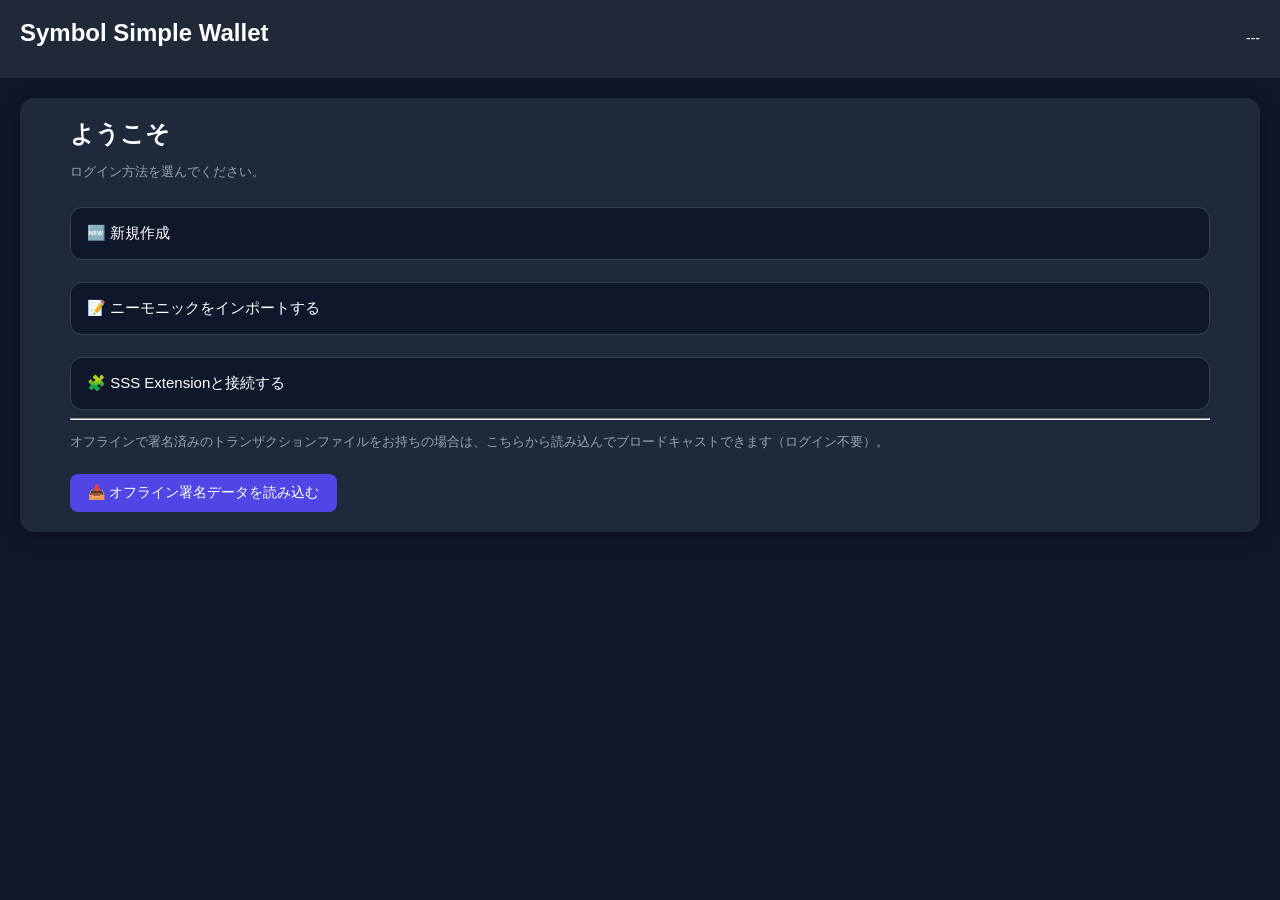
==== index.html @ 177ef1f7 "Add files via upload" ====
<!DOCTYPE html>
<html lang="ja">
<head>
  <meta charset="UTF-8" />
  <meta name="viewport" content="width=device-width, initial-scale=1" />
  <title>Symbol Simple Wallet</title>
  <link rel="stylesheet" href="css/base.css" />
  <link rel="stylesheet" href="css/wallet.css" />
</head>
<body>

<header>
  <h2>Symbol Simple Wallet</h2>
  <div class="header-info">
    <p><span id="node-info">---</span></p>
  </div>
</header>

<div class="container">

  <!-- ============================================================
       ログイン方法選択画面
  ============================================================ -->
  <div id="welcome-page" class="page active">
    <div class="card">
      <h2>ようこそ</h2>
      <p style="font-size:13px;color:#94a3b8;">
        ログイン方法を選んでください。
      </p>

      <div class="settings-menu">
        <button id="choose-create-new" class="settings-menu-item">
          🆕 新規作成
        </button>
        <button id="choose-mnemonic" class="settings-menu-item">
          📝 ニーモニックをインポートする
        </button>
        <button id="choose-sss" class="settings-menu-item">
          🧩 SSS Extensionと接続する
        </button>
      </div>

      <div id="welcome-status"></div>

      <hr>

      <p style="font-size:13px;color:#94a3b8;">
        オフラインで署名済みのトランザクションファイルをお持ちの場合は、こちらから読み込んでブロードキャストできます（ログイン不要）。
      </p>
      <button id="welcome-offline-broadcast-btn" class="button-primary">📥 オフライン署名データを読み込む</button>
    </div>
  </div>

  <!-- ============================================================
       新規作成画面
  ============================================================ -->
  <div id="create-new-page" class="page">
    <div class="card">
      <h2>新規作成</h2>
      <button id="back-welcome-create-new" class="button-primary">← 戻る</button>

      <p style="font-size:13px;color:#94a3b8;">
        以下のニーモニックフレーズが、あなたの新しいアカウントの鍵になります。
        <b>紙に書き写すなどして、必ず安全な場所に記録してください。</b>
        このフレーズを失うとアカウントに二度とアクセスできなくなり、
        他人に知られるとアカウントの資産を自由に操作されてしまいます。
      </p>

      <div id="create-new-mnemonic" class="input-box" style="word-break:break-all; user-select: text;">生成中...</div>

      <p><b>ネットワーク：</b></p>
      <select id="create-new-network-select" class="input-box">
        <option value="mainnet">Mainnet</option>
        <option value="testnet">Testnet</option>
      </select>

      <button id="create-new-next-btn" class="button-primary">次に進む</button>
      <div id="create-new-status"></div>
    </div>
  </div>

  <!-- ============================================================
       ニーモニックインポート画面
  ============================================================ -->
  <div id="mnemonic-import-page" class="page">
    <div class="card">
      <h2>ニーモニックのインポート</h2>
      <button id="back-welcome-mnemonic" class="button-primary">← 戻る</button>

      <p style="font-size:13px;color:#94a3b8;">
        12語または24語のニーモニックフレーズを入力してください。この端末以外には送信されません。
      </p>

      <textarea id="mnemonic-input" class="input-box" placeholder="単語をスペース区切りで入力"></textarea>

      <p><b>ネットワーク：</b></p>
      <select id="mnemonic-network-select" class="input-box">
        <option value="mainnet">Mainnet</option>
        <option value="testnet">Testnet</option>
      </select>

      <button id="import-mnemonic-btn" class="button-primary">インポートする</button>
      <div id="mnemonic-import-status"></div>
    </div>
  </div>

  <!-- ============================================================
       パスワード設定画面(任意・インポート直後に表示)
  ============================================================ -->
  <div id="password-setup-page" class="page">
    <div class="card">
      <h2>パスワードの設定</h2>
      <p style="font-size:13px;color:#94a3b8;">
        ニーモニックでログインしたアカウントは、必ずパスワードを設定して暗号化保存します。
        次回はこのパスワードを入力してログインできます。
      </p>

      <input id="setup-password-input" class="input-box" type="password" placeholder="パスワード（8文字以上）">
      <input id="setup-password-confirm" class="input-box" type="password" placeholder="パスワード（確認）">

      <button id="save-password-btn" class="button-primary">パスワードを設定して保存する</button>
      <div id="password-setup-status"></div>
    </div>
  </div>

  <!-- ============================================================
       ロック解除画面(保存済みアカウントがある場合)
  ============================================================ -->
  <div id="unlock-page" class="page">
    <div class="card">
      <h2>ログイン</h2>
      <p style="font-size:13px;color:#94a3b8;">
        以前このアプリでパスワードを設定してアカウントを保存しています。そのパスワードを入力してください。
      </p>

      <input id="unlock-password-input" class="input-box" type="password" placeholder="パスワード">
      <button id="unlock-btn" class="button-primary">ログイン</button>
      <div id="unlock-status"></div>

      <hr>

      <p style="font-size:13px;color:#94a3b8;">
        SSS Extensionを利用して、外部ウォレットから接続できます。
      </p>
      <button id="unlock-sss-btn" class="button-primary">🧩 SSS Extensionと接続する</button>

      <hr>

      <p style="font-size:13px;color:#94a3b8;">
        パスワードを設定した覚えがない、または忘れてしまった場合は、この端末に保存されたデータを削除して
        SSS接続かニーモニックの入力からやり直せます（ニーモニックさえ分かっていれば、資産がなくなることはありません）。
      </p>
      <button id="forget-account-btn" class="button-primary">保存データを削除してやり直す</button>

      <hr>

      <p style="font-size:13px;color:#94a3b8;">
        オフラインで署名済みのトランザクションファイルをお持ちの場合は、こちらから読み込んでブロードキャストできます（ログイン不要）。
      </p>
      <button id="unlock-offline-broadcast-btn" class="button-primary">📥 オフライン署名データを読み込む</button>
    </div>
  </div>

  <!-- ============================================================
       アカウント画面
  ============================================================ -->
  <div id="account-page" class="page">
    <div class="card">
    <div class="card-title-row">
      <div class="title-with-switcher">
        <h2>アカウント情報</h2>
        <button id="account-switch-btn" class="chevron-btn" title="アカウント切替" style="display:none;">▼</button>
      </div>
      <button id="settings-btn" class="settings-gear-btn" title="設定" aria-label="設定">
        <svg viewBox="0 0 24 24" width="20" height="20" fill="none" stroke="currentColor" stroke-width="2" stroke-linecap="round" stroke-linejoin="round">
          <circle cx="12" cy="12" r="3"></circle>
          <path d="M19.4 15a1.65 1.65 0 0 0 .33 1.82l.06.06a2 2 0 1 1-2.83 2.83l-.06-.06a1.65 1.65 0 0 0-1.82-.33 1.65 1.65 0 0 0-1 1.51V21a2 2 0 0 1-4 0v-.09A1.65 1.65 0 0 0 9 19.4a1.65 1.65 0 0 0-1.82.33l-.06.06a2 2 0 1 1-2.83-2.83l.06-.06a1.65 1.65 0 0 0 .33-1.82 1.65 1.65 0 0 0-1.51-1H3a2 2 0 0 1 0-4h.09A1.65 1.65 0 0 0 4.6 9a1.65 1.65 0 0 0-.33-1.82l-.06-.06a2 2 0 1 1 2.83-2.83l.06.06a1.65 1.65 0 0 0 1.82.33H9a1.65 1.65 0 0 0 1-1.51V3a2 2 0 0 1 4 0v.09a1.65 1.65 0 0 0 1 1.51 1.65 1.65 0 0 0 1.82-.33l.06-.06a2 2 0 1 1 2.83 2.83l-.06.06a1.65 1.65 0 0 0-.33 1.82V9a1.65 1.65 0 0 0 1.51 1H21a2 2 0 0 1 0 4h-.09a1.65 1.65 0 0 0-1.51 1z"></path>
        </svg>
      </button>
    </div>

      <p><b>アドレス：</b></p>
      <div class="address-row">
        <span id="account-address" class="address-text">---</span>
      </div>
      <button id="copy-address-btn" class="copy-btn">🗒️</button>

      <p>
        <b>残高：</b>
        <span id="account-balance">---</span>
      </p>

      <div class="wallet-actions">
        <button id="receive-btn" class="button-primary">受け取り</button>
        <button id="send-btn" class="button-primary">送金</button>
        <button id="harvest-btn" class="button-primary">ステーキング</button>
        <button id="advanced-btn" class="button-primary">高度機能</button>
      </div>

      <hr>

      <!-- タブ -->
      <div class="wallet-tabs">
        <div id="tab-token" class="wallet-tab active">保有トークン</div>
        <div id="tab-activity" class="wallet-tab">アクティビティ</div>
      </div>

      <!-- 保有トークン -->
      <div id="token-content">
        <div id="mosaic-list">読み込み中...</div>
      </div>

      <!-- アクティビティ -->
      <div id="activity-content" style="display:none;">
        <div id="tx-list">読み込み中...</div>
      </div>
    </div>
  </div>

  <!-- ============================================================
       モザイク選択画面
  ============================================================ -->
  <div id="send-page" class="page">
    <div class="card">
      <h2>トークン選択</h2>
      <button id="back-account" class="button-primary">← 戻る</button>
      <p>送りたいトークンを選択してください</p>
      <div id="send-mosaic-list"></div>
    </div>
  </div>

  <!-- ============================================================
       送金入力画面
  ============================================================ -->
  <div id="transfer-page" class="page">
    <div class="card">
      <h2>トークン送金</h2>
      <button id="back-send" class="button-primary">← トークン選択へ戻る</button>

      <p>
        <b>送信トークン：</b>
        <span id="selected-mosaic-name">未選択</span>
      </p>
      <p>
        <b>保有数量：</b>
        <span id="selected-mosaic-balance">---</span>
      </p>

      <input type="hidden" id="selected-mosaic-id">
      <input id="tx-recipient" class="input-box" placeholder="宛先アドレス">
      <input id="tx-amount" class="input-box" type="number" placeholder="数量">
      <textarea id="tx-message" class="input-box" placeholder="メッセージ（任意）"></textarea>

       <!-- <label class="switch">
        <input type="checkbox" id="tx-encrypt">
<span>メッセージを暗号化する</span>
      </label> 

      <br> -->

      <button id="btn-transfer" class="button-primary">送金する</button>
      <div id="tx-status"></div>
    </div>
  </div>

  <!-- ============================================================
       受取画面
  ============================================================ -->
  <div id="receive-page" class="page">
    <div class="card">
      <h2>受け取り</h2>
      <button id="back-account-receive" class="button-primary">← 戻る</button>
      <div id="receive-qrcode"></div>
      <p id="receive-address" class="address-text"></p>
      <button id="copy-receive-address" class="button-primary">アドレスをコピー</button>
    </div>
  </div>

  <!-- ============================================================
       ステーキング画面
  ============================================================ -->
  <div id="harvest-page" class="page">
    <div class="card">
      <h2>ステーキング設定</h2>
      <button id="back-account-harvest" class="button-primary">← 戻る</button>

      <p>アカウント:</p>
      <div id="harvest-address">---</div>
      <div>
        重要度：<span id="harvest-importance">---</span>
      </div>

      <div id="harvest-badge" class="harvest-badge">状態確認中...</div>

      <hr>

      <h3>委任先ノード</h3>
      <p style="font-size:13px;color:#94a3b8;">
        委任ハーベスティングを受け付けているノードを選ぶか、URLを直接入力してください。
        （下の候補一覧は単にオンラインなノード一覧で、委任ハーベストを受け付けているとは限りません）
      </p>
      <select id="harvest-node-select" class="input-box">
        <option value="">-- 候補を読み込み中... --</option>
      </select>
      <input id="harvest-node-input" class="input-box" placeholder="または直接ノードURLを入力 (例: https://xxx.xxx.jp:3001)">

      <hr>

      <h3>設定</h3>
      <button id="start-harvest-btn" class="button-primary">開始</button>
      <button id="stop-harvest-btn" class="button-primary">停止</button>
      <div id="harvest-status">状態確認中...</div>
    </div>
  </div>

  <!-- ============================================================
       設定メニュー画面
  ============================================================ -->
  <div id="settings-page" class="page">
    <div class="card">
      <h2>設定</h2>
      <button id="back-account-settings" class="button-primary">← 戻る</button>

      <div class="settings-menu">
        <button id="menu-node-settings" class="settings-menu-item">
          接続先ノードの変更
        </button>
        <button id="menu-fee-settings" class="settings-menu-item">
          送金手数料の設定
        </button>
        <button id="menu-network-switch" class="settings-menu-item" style="display:none;">
          🌐 ネットワーク切り替え
        </button>
        <button id="menu-add-mnemonic" class="settings-menu-item">
          📝 ニーモニックでアカウント追加
        </button>
        <button id="menu-add-privatekey" class="settings-menu-item">
          🔑 秘密鍵でアカウント追加
        </button>
        <button id="lock-session-btn" class="settings-menu-item" style="display:none;">
          🔒 ログイン画面に戻る
        </button>
        <button id="logout-btn" class="settings-menu-item">
          🚪 ログアウト
        </button>
      </div>
    </div>
  </div>

  <!-- ============================================================
       接続先ノードの変更画面
  ============================================================ -->
  <div id="node-settings-page" class="page">
    <div class="card">
      <h2>接続先ノードの変更</h2>
      <button id="back-settings-node" class="button-primary">← 戻る</button>

      <p><b>現在のノード：</b></p>
      <div id="current-node-display" class="address-text">---</div>

      <hr>

      <h3>ノード候補</h3>
      <select id="node-settings-select" class="input-box">
        <option value="">-- 候補を読み込み中... --</option>
      </select>
      <input id="node-settings-input" class="input-box" placeholder="または直接ノードURLを入力 (例: https://xxx.xxx.jp:3001)">

      <button id="apply-node-btn" class="button-primary">このノードに接続する</button>
      <div id="node-settings-status"></div>
    </div>
  </div>

  <!-- ============================================================
       送金手数料の設定画面
  ============================================================ -->
  <div id="fee-settings-page" class="page">
    <div class="card">
      <h2>送金手数料の設定</h2>
      <button id="back-settings-fee" class="button-primary">← 戻る</button>

      <p style="font-size:13px;color:#94a3b8;">
        ネットワークの直近の手数料状況をもとにした目安です。タップすると下の入力欄に反映されます。
        実際に使われる値は下の「feeMultiplier」欄の数値です。
      </p>

      <div id="fee-options">
        <div class="fee-option" data-speed="slow">
          <div class="fee-option-title">🐢 遅い（安い）</div>
          <div class="fee-option-value" id="fee-slow-value">---</div>
        </div>
        <div class="fee-option" data-speed="average">
          <div class="fee-option-title">🚶 平均</div>
          <div class="fee-option-value" id="fee-average-value">---</div>
        </div>
        <div class="fee-option" data-speed="fast">
          <div class="fee-option-title">🚀 速い（高い）</div>
          <div class="fee-option-value" id="fee-fast-value">---</div>
        </div>
      </div>

      <hr>

      <p><b>feeMultiplier（実際に送金時に使う値）：</b></p>
      <input id="fee-custom-input" class="input-box" type="number" min="0" placeholder="例: 100">

      <button id="apply-fee-btn" class="button-primary">この設定を保存する</button>
      <div id="fee-settings-status"></div>
    </div>
  </div>

  <!-- ============================================================
       ネットワーク切り替え画面
  ============================================================ -->
  <div id="network-switch-page" class="page">
    <div class="card">
      <h2>ネットワーク切り替え</h2>
      <button id="back-settings-network" class="button-primary">← 戻る</button>

      <p style="font-size:13px;color:#94a3b8;">
        現在: <span id="network-switch-current">---</span>
      </p>

      <div class="settings-menu">
        <button id="network-switch-mainnet" class="settings-menu-item">
          🟢 Mainnet に切り替える
        </button>
        <button id="network-switch-testnet" class="settings-menu-item">
          🟡 Testnet に切り替える
        </button>
      </div>

      <div id="network-switch-status"></div>
    </div>
  </div>

  <!-- ============================================================
       アカウント切替画面
  ============================================================ -->
  <div id="account-switcher-page" class="page">
    <div class="card">
      <h2>アカウント切替</h2>
      <button id="back-account-switcher" class="button-primary">← 戻る</button>

      <div id="account-switcher-list"></div>

      <hr>

      <button id="add-account-btn" class="button-primary">＋ アカウントを追加</button>
      <button id="manage-hidden-accounts-btn" class="button-primary">非表示のアカウントを管理</button>
    </div>
  </div>

  <!-- ============================================================
       非表示アカウント管理画面
  ============================================================ -->
  <div id="hidden-accounts-page" class="page">
    <div class="card">
      <h2>非表示のアカウント</h2>
      <button id="back-hidden-accounts" class="button-primary">← 戻る</button>

      <div id="hidden-account-list"></div>
    </div>
  </div>

  <!-- ============================================================
       アカウント追加方法選択画面
  ============================================================ -->
  <div id="add-account-menu-page" class="page">
    <div class="card">
      <h2>アカウントの追加</h2>
      <button id="back-add-account-menu" class="button-primary">← 戻る</button>

      <div class="settings-menu">
        <button id="add-account-mnemonic-choice" class="settings-menu-item">
          📝 ニーモニックで追加
        </button>
        <button id="add-account-privatekey-choice" class="settings-menu-item">
          🔑 秘密鍵で追加
        </button>
      </div>
    </div>
  </div>

  <!-- ============================================================
       ニーモニックでアカウント追加
  ============================================================ -->
  <div id="add-account-mnemonic-page" class="page">
    <div class="card">
      <h2>ニーモニックでアカウント追加</h2>
      <button id="back-add-account-mnemonic" class="button-primary">← 戻る</button>

      <textarea id="add-mnemonic-input" class="input-box" placeholder="単語をスペース区切りで入力"></textarea>

      <p><b>アカウントインデックス：</b></p>
      <input id="add-mnemonic-index" class="input-box" type="number" min="0" value="0">
      <p style="font-size:13px;color:#94a3b8;">
        同じニーモニックでも番号を変えると別のアカウントになります。未使用の番号が自動で入力されています。
      </p>

      <input id="add-mnemonic-label" class="input-box" placeholder="ラベル（任意）">

      <button id="add-mnemonic-submit" class="button-primary">追加する</button>
      <div id="add-mnemonic-status"></div>
    </div>
  </div>

  <!-- ============================================================
       秘密鍵でアカウント追加
  ============================================================ -->
  <div id="add-account-privatekey-page" class="page">
    <div class="card">
      <h2>秘密鍵でアカウント追加</h2>
      <button id="back-add-account-privatekey" class="button-primary">← 戻る</button>

      <input id="add-privatekey-input" class="input-box" placeholder="秘密鍵（64桁の16進数）">
      <input id="add-privatekey-label" class="input-box" placeholder="ラベル（任意）">

      <button id="add-privatekey-submit" class="button-primary">追加する</button>
      <div id="add-privatekey-status"></div>
    </div>
  </div>

  <!-- ============================================================
       高度機能メニュー
  ============================================================ -->
  <div id="advanced-page" class="page">
    <div class="card">
      <h2>高度機能</h2>
      <button id="back-account-advanced" class="button-primary">← 戻る</button>

      <div class="settings-menu">
        <button id="menu-namespace" class="settings-menu-item">
          🏷️ ネームスペース
        </button>
        <button id="menu-mosaic" class="settings-menu-item">
          🪙 モザイク
        </button>
        <button id="menu-metadata" class="settings-menu-item">
          🗂️ メタデータ
        </button>
        <button id="menu-multisig" class="settings-menu-item">
          👥 マルチシグ
        </button>
        <button id="menu-multisend" class="settings-menu-item">
          📤 複数送信
        </button>
        <button id="menu-apostille" class="settings-menu-item">
          📜 アポスティーユ
        </button>
        <button id="menu-restriction" class="settings-menu-item">
          🚧 制限機能
        </button>
        <button id="menu-offline-tx" class="settings-menu-item">
          📡 オフライントランザクション
        </button>
      </div>
    </div>
  </div>

  <!-- ============================================================
       ネームスペース登録
  ============================================================ -->
  <div id="namespace-page" class="page">
    <div class="card">
      <h2>ネームスペース</h2>
      <button id="back-advanced-namespace" class="button-primary">← 戻る</button>

      <div class="wallet-tabs">
        <div id="ns-tab-owned" class="wallet-tab active">保有ネームスペース一覧</div>
        <div id="ns-tab-create" class="wallet-tab">ネームスペースの作成と更新</div>
        <div id="ns-tab-link" class="wallet-tab">リンクと解除</div>
      </div>

      <!-- 保有ネームスペース一覧 -->
      <div id="ns-content-owned">
        <div id="namespace-list">読み込み中...</div>
      </div>

      <!-- ネームスペースの作成と更新 -->
      <div id="ns-content-create" style="display:none;">
        <h3>ルートネームスペースの作成・更新（延長）</h3>
        <p style="font-size:13px;color:#94a3b8;">
          既に自分が所有している名前を指定すると、有効期間の延長（更新）になります。
          サブネームスペースはルートと同じ期間を共有するため、個別の更新は不要です。
        </p>
        <input id="root-namespace-name" class="input-box" placeholder="ネームスペース名 (例: my_namespace)">
        <input id="root-namespace-duration" class="input-box" type="number" min="1" placeholder="有効期間(ブロック数)　例: 86400(約30日目安)">

        <div id="root-namespace-duration-presets" class="settings-menu" style="display:none; margin-bottom:12px;">
          <button type="button" class="settings-menu-item" data-days="30">30日（86,400ブロック）</button>
          <button type="button" class="settings-menu-item" data-days="90">90日（259,200ブロック）</button>
          <button type="button" class="settings-menu-item" data-days="180">180日（518,400ブロック）</button>
          <button type="button" class="settings-menu-item" data-days="365">365日（1,051,200ブロック）</button>
        </div>

        <p style="font-size:13px;color:#94a3b8;">推定手数料: <span id="root-namespace-fee-estimate">---</span></p>

        <div style="display:flex; gap:8px;">
          <button id="root-namespace-calc-btn" class="button-primary">有効期間の計算</button>
          <button id="register-root-namespace-btn" class="button-primary">登録・更新する</button>
        </div>
        <div id="root-namespace-status"></div>

        <hr>

        <h3>サブネームスペースを作成</h3>
        <p style="font-size:13px;color:#94a3b8;">
          親は自分が保有するネームスペースから選択してください（最大3階層まで。レベル3のネームスペースは親にできません）。
        </p>
        <select id="sub-namespace-parent-select" class="input-box">
          <option value="">-- 読み込み中... --</option>
        </select>
        <input id="sub-namespace-name" class="input-box" placeholder="サブネームスペース名">
        <p style="font-size:13px;color:#94a3b8;">推定手数料: <span id="sub-namespace-fee-estimate">---</span></p>
        <button id="register-sub-namespace-btn" class="button-primary">サブネームスペースを登録</button>
        <div id="sub-namespace-status"></div>
      </div>

      <!-- リンクと解除 -->
      <div id="ns-content-link" style="display:none;">
        <h3>モザイクへのリンク・解除</h3>
        <p style="font-size:13px;color:#94a3b8;">
          モザイクにリンクできるのは、そのモザイクの作成者(オーナー)のみです。
        </p>
        <select id="ns-link-mosaic-namespace-select" class="input-box">
          <option value="">-- 読み込み中... --</option>
        </select>
        <select id="ns-link-mosaic-id-select" class="input-box">
          <option value="">-- 読み込み中... --</option>
        </select>
        <p style="font-size:13px;color:#94a3b8;">推定手数料: <span id="ns-link-mosaic-fee-estimate">---</span></p>
        <button id="ns-link-mosaic-btn" class="button-primary">リンクする</button>
        <button id="ns-unlink-mosaic-btn" class="button-primary">リンク解除する</button>
        <div id="ns-link-mosaic-status"></div>

        <hr>

        <h3>アカウントへのリンク・解除</h3>
        <p style="font-size:13px;color:#94a3b8;">
          リンク先のアカウントがアカウント操作制限でAddressAliasTransactionをブロックしていると失敗します。
        </p>
        <select id="ns-link-address-namespace-select" class="input-box">
          <option value="">-- 読み込み中... --</option>
        </select>
        <input id="ns-link-address-target" class="input-box" placeholder="対象アドレス">
        <p style="font-size:13px;color:#94a3b8;">推定手数料: <span id="ns-link-address-fee-estimate">---</span></p>
        <button id="ns-link-address-btn" class="button-primary">リンクする</button>
        <button id="ns-unlink-address-btn" class="button-primary">リンク解除する</button>
        <div id="ns-link-address-status"></div>
      </div>
    </div>
  </div>

  <!-- ============================================================
       モザイク
  ============================================================ -->
  <div id="mosaic-page" class="page">
    <div class="card">
      <h2>モザイク</h2>
      <button id="back-advanced-mosaic" class="button-primary">← 戻る</button>

      <div class="wallet-tabs">
        <div id="mosaic-tab-owned" class="wallet-tab active">保有モザイク一覧</div>
        <div id="mosaic-tab-create" class="wallet-tab">新規モザイク作成</div>
        <div id="mosaic-tab-supply" class="wallet-tab">供給量変更設定</div>
      </div>

      <!-- 保有モザイク一覧 -->
      <div id="mosaic-content-owned">
        <div id="owned-mosaic-list">読み込み中...</div>
      </div>

      <!-- 新規モザイク作成 -->
      <div id="mosaic-content-create" style="display:none;">
        <p><b>可分性 (divisibility)：</b></p>
        <select id="mosaic-divisibility" class="input-box">
          <option value="1">1</option>
          <option value="2">2</option>
          <option value="3">3</option>
          <option value="4">4</option>
          <option value="5">5</option>
          <option value="6" selected>6</option>
        </select>

        <p><b>有効期間：</b></p>
        <select id="mosaic-duration-mode" class="input-box">
          <option value="unlimited">無制限モザイク</option>
          <option value="limited">期限付きモザイク</option>
        </select>

        <div id="mosaic-duration-row" style="display:none;">
          <input id="mosaic-duration" class="input-box" type="number" min="1" placeholder="有効期間(ブロック数)">

          <div id="mosaic-duration-presets" class="settings-menu" style="display:none; margin-bottom:12px;">
            <button type="button" class="settings-menu-item" data-days="30">30日（86,400ブロック）</button>
            <button type="button" class="settings-menu-item" data-days="90">90日（259,200ブロック）</button>
            <button type="button" class="settings-menu-item" data-days="180">180日（518,400ブロック）</button>
            <button type="button" class="settings-menu-item" data-days="365">365日（1,051,200ブロック）</button>
          </div>

          <button id="mosaic-duration-calc-btn" type="button" class="button-primary">ブロックの計算</button>
        </div>

        <p><b>初期供給量：</b></p>
        <input id="mosaic-initial-supply" class="input-box" type="number" min="0" value="1000">

        <label class="encrypt-option">
          <input type="checkbox" id="mosaic-supply-mutable">
          <span>供給量変更可能</span>
        </label>
        <label class="encrypt-option">
          <input type="checkbox" id="mosaic-transferable" checked>
          <span>第三者へ譲渡可能</span>
        </label>
        <label class="encrypt-option">
          <input type="checkbox" id="mosaic-restrictable">
          <span>制限設定可能</span>
        </label>
        <label class="encrypt-option">
          <input type="checkbox" id="mosaic-revokable">
          <span>取り消し可能</span>
        </label>

        <p><b>ネームスペースとリンク（任意）：</b></p>
        <select id="mosaic-link-namespace-select" class="input-box">
          <option value="">-- リンクしない --</option>
        </select>

        <p style="font-size:13px;color:#94a3b8;">
          推定手数料: <span id="mosaic-fee-estimate">---</span>
        </p>

        <button id="create-mosaic-btn" class="button-primary">モザイクを作成する</button>
        <div id="mosaic-create-status"></div>
      </div>

      <!-- 供給量変更設定 -->
      <div id="mosaic-content-supply" style="display:none;">
        <p style="font-size:13px;color:#94a3b8;">
          「供給量変更可能(supplyMutable)」フラグ付きで作成したモザイクのみ変更できます。
        </p>

        <p><b>対象モザイク：</b></p>
        <select id="mosaic-supply-target-select" class="input-box">
          <option value="">-- 読み込み中... --</option>
        </select>

        <p><b>供給変更方向：</b></p>
        <select id="mosaic-supply-direction" class="input-box">
          <option value="increase">増加</option>
          <option value="decrease">減少</option>
        </select>

        <p><b>供給量変更単位：</b></p>
        <input id="mosaic-supply-amount" class="input-box" type="number" min="0" step="any" value="0">

        <p><b>既存供給量：</b></p>
        <div id="mosaic-supply-current" class="input-box">---</div>

        <p><b>新しい供給量：</b></p>
        <div id="mosaic-supply-new" class="input-box">---</div>

        <button id="mosaic-supply-save-btn" class="button-primary">保存</button>
        <div id="mosaic-supply-status"></div>
      </div>
    </div>
  </div>

  <!-- ============================================================
       メタデータ登録/更新
  ============================================================ -->
  <div id="metadata-page" class="page">
    <div class="card">
      <h2>メタデータ</h2>
      <button id="back-advanced-metadata" class="button-primary">← 戻る</button>

      <div class="wallet-tabs">
        <div id="metadata-tab-owned" class="wallet-tab active">自分に紐づくメタデータ一覧</div>
        <div id="metadata-tab-create" class="wallet-tab">メタデータの新規作成</div>
      </div>

      <!-- 自分に紐づくメタデータ一覧 -->
      <div id="metadata-content-owned">
        <div id="metadata-list">読み込み中...</div>
      </div>

      <!-- メタデータの新規作成 -->
      <div id="metadata-content-create" style="display:none;">
        <p style="font-size:13px;color:#94a3b8;">
          自分自身が対象(アドレス／自分が保有するネームスペース／自分が保有するモザイク)にのみ登録できます。
          既存のキーと同じ組み合わせで登録すると更新になります。
        </p>

        <p><b>対象の種類：</b></p>
        <select id="metadata-target-type" class="input-box">
          <option value="address">アドレス（自分自身）</option>
          <option value="namespace">ネームスペース</option>
          <option value="mosaic">モザイク</option>
        </select>

        <div id="metadata-target-namespace-row" style="display:none;">
          <p><b>対象ネームスペース：</b></p>
          <select id="metadata-target-namespace-select" class="input-box">
            <option value="">-- 読み込み中... --</option>
          </select>
        </div>

        <div id="metadata-target-mosaic-row" style="display:none;">
          <p><b>対象モザイク：</b></p>
          <select id="metadata-target-mosaic-select" class="input-box">
            <option value="">-- 読み込み中... --</option>
          </select>
        </div>

        <p><b>メタデータキー：</b></p>
        <input id="metadata-key-input" class="input-box" placeholder="キー（例: profile）">

        <p><b>値：</b></p>
        <textarea id="metadata-value-input" class="input-box" placeholder="値"></textarea>

        <button id="submit-metadata-btn" class="button-primary">登録・更新する</button>
        <div id="metadata-status"></div>
      </div>
    </div>
  </div>

  <!-- ============================================================
       マルチシグメニュー
  ============================================================ -->
  <div id="multisig-menu-page" class="page">
    <div class="card">
      <h2>マルチシグ</h2>
      <button id="back-advanced-multisig-menu" class="button-primary">← 戻る</button>

      <div class="settings-menu">
        <button id="menu-multisig-send" class="settings-menu-item">
          💸 マルチシグ送金
        </button>
        <button id="menu-multisig-sign" class="settings-menu-item">
          ✍️ マルチシグ署名
        </button>
        <button id="menu-multisig-settings" class="settings-menu-item">
          ⚙️ マルチシグ設定
        </button>
      </div>
    </div>
  </div>

  <!-- ============================================================
       マルチシグ設定
  ============================================================ -->
  <div id="multisig-settings-page" class="page">
    <div class="card">
      <h2>マルチシグ設定</h2>
      <button id="back-multisig-menu-settings" class="button-primary">← 戻る</button>

      <p style="font-size:13px;color:#94a3b8;">
        設定対象は、今ログイン中のアカウント自身です。追加する連署者の同意（署名）が必要なため、
        提案後は各連署者がそれぞれ「マルチシグ署名」画面から承認する必要があります
        （提案時に10XYMのハッシュロック担保が一時的に必要です）。
      </p>

      <h3>現在の状態</h3>
      <div id="multisig-info">読み込み中...</div>

      <hr>

      <h3>変更内容</h3>

      <p><b>追加する連署者アドレス（1行に1つ）：</b></p>
      <textarea id="multisig-add-addresses" class="input-box" placeholder="NXXXXXXXXXXXXXXXXXXXXXXXXXXXXXXXXXXXXXXX"></textarea>

      <p><b>削除する連署者アドレス（1行に1つ）：</b></p>
      <textarea id="multisig-remove-addresses" class="input-box" placeholder="NXXXXXXXXXXXXXXXXXXXXXXXXXXXXXXXXXXXXXXX"></textarea>

      <p><b>最小承認者数の増減（minApprovalDelta）：</b></p>
      <input id="multisig-min-approval-delta" class="input-box" type="number" value="0">

      <p><b>最小削除承認者数の増減（minRemovalDelta）：</b></p>
      <input id="multisig-min-removal-delta" class="input-box" type="number" value="0">

      <button id="submit-multisig-settings-btn" class="button-primary">この内容で提案する</button>
      <div id="multisig-settings-status"></div>
    </div>
  </div>

  <!-- ============================================================
       マルチシグ送金
  ============================================================ -->
  <div id="multisig-send-page" class="page">
    <div class="card">
      <h2>マルチシグ送金</h2>
      <button id="back-multisig-menu-send" class="button-primary">← 戻る</button>

      <p style="font-size:13px;color:#94a3b8;">
        自分が連署者になっているマルチシグアカウントから送金を提案します
        （提案時に10XYMのハッシュロック担保が一時的に必要です。必要な承認数に応じて、
        他の連署者が「マルチシグ署名」から承認するまで確定しません）。
      </p>

      <p><b>送金元マルチシグアカウント：</b></p>
      <select id="multisig-send-from-select" class="input-box">
        <option value="">-- 読み込み中... --</option>
      </select>

      <p><b>宛先アドレス：</b></p>
      <input id="multisig-send-recipient" class="input-box" placeholder="宛先アドレス">

      <p><b>送金額（XYM）：</b></p>
      <input id="multisig-send-amount" class="input-box" type="number" min="0" step="any" value="0">

      <p><b>メッセージ（任意）：</b></p>
      <textarea id="multisig-send-message" class="input-box" placeholder="メッセージ"></textarea>

      <button id="submit-multisig-send-btn" class="button-primary">この内容で提案する</button>
      <div id="multisig-send-status"></div>
    </div>
  </div>

  <!-- ============================================================
       マルチシグ署名
  ============================================================ -->
  <div id="multisig-sign-page" class="page">
    <div class="card">
      <h2>マルチシグ署名</h2>
      <button id="back-multisig-menu-sign" class="button-primary">← 戻る</button>

      <p style="font-size:13px;color:#94a3b8;">
        自分の連署が必要な、保留中のトランザクション一覧です。
        ※ SSS Extensionログイン中は連署に対応していません（ニーモニック/秘密鍵ログインでご利用ください）。
      </p>

      <div id="multisig-pending-list">読み込み中...</div>
    </div>
  </div>

  <!-- ============================================================
       複数送信メニュー
  ============================================================ -->
  <div id="multisend-menu-page" class="page">
    <div class="card">
      <h2>複数送信</h2>
      <button id="back-advanced-multisend-menu" class="button-primary">← 戻る</button>

      <div class="settings-menu">
        <button id="menu-multisend-manual" class="settings-menu-item">
          ✏️ 手動設定
        </button>
        <button id="menu-multisend-csv" class="settings-menu-item">
          📄 CSVインポート
        </button>
      </div>
    </div>
  </div>

  <!-- ============================================================
       複数送信 CSVインポート
  ============================================================ -->
  <div id="multisend-csv-page" class="page">
    <div class="card">
      <h2>CSVインポート</h2>
      <button id="back-multisend-menu-csv" class="button-primary">← 戻る</button>

      <p style="font-size:13px;color:#94a3b8;">
        1行目はヘッダー行として「address,mosaic,amount,message」を想定しています。
        mosaicはモザイクID(16進)、またはネームスペース名（例: symbol.xym）どちらでも入力できます。
      </p>

      <input id="multisend-csv-file" class="input-box" type="file" accept=".csv,text/csv">
      <div id="multisend-csv-status"></div>
    </div>
  </div>

  <!-- ============================================================
       複数送信 一覧編集・送信画面(手動設定・CSVインポート共通)
  ============================================================ -->
  <div id="multisend-list-page" class="page">
    <div class="card">
      <h2>複数送信リスト</h2>
      <button id="back-multisend-menu-list" class="button-primary">← 戻る</button>

      <div id="multisend-rows"></div>

      <button id="multisend-add-row-btn" class="button-primary">＋ 行を追加</button>
      <button id="multisend-submit-btn" class="button-primary">この内容で送信する</button>
      <div id="multisend-status"></div>
    </div>
  </div>

  <!-- ============================================================
       アポスティーユメニュー
  ============================================================ -->
  <div id="apostille-menu-page" class="page">
    <div class="card">
      <h2>アポスティーユ</h2>
      <button id="back-advanced-apostille-menu" class="button-primary">← 戻る</button>

      <p style="font-size:13px;color:#94a3b8;">
        ファイルのハッシュ値をブロックチェーン上に記録して、存在証明・改ざん検知を行う機能です。
      </p>

      <div class="settings-menu">
        <button id="menu-apostille-create" class="settings-menu-item">
          🆕 作成
        </button>
        <button id="menu-apostille-verify" class="settings-menu-item">
          🔍 監査・承認
        </button>
        <button id="menu-apostille-history" class="settings-menu-item">
          🕒 履歴
        </button>
      </div>
    </div>
  </div>

  <!-- ============================================================
       アポスティーユ作成
  ============================================================ -->
  <div id="apostille-create-page" class="page">
    <div class="card">
      <h2>アポスティーユ作成</h2>
      <button id="back-apostille-menu-create" class="button-primary">← 戻る</button>

      <p><b>アポスティーユファイル選択：</b></p>
      <input id="apostille-create-file" class="input-box" type="file">
      <div id="apostille-create-hash" style="font-size:12px;color:#94a3b8;word-break:break-all;"></div>

      <p><b>所有者(承認者)割り当て（任意）：</b></p>
      <input id="apostille-owner-address" class="input-box" placeholder="空欄なら自分自身のアドレス">

      <p><b>メタデータ追加（任意）：</b></p>
      <input id="apostille-metadata-key" class="input-box" placeholder="メタデータキー">
      <input id="apostille-metadata-value" class="input-box" placeholder="値（空欄ならファイルハッシュを使用）">

      <button id="apostille-create-btn" class="button-primary">アポスティーユ作成</button>
      <div id="apostille-create-status"></div>
    </div>
  </div>

  <!-- ============================================================
       アポスティーユ 監査・承認
  ============================================================ -->
  <div id="apostille-verify-page" class="page">
    <div class="card">
      <h2>監査・承認</h2>
      <button id="back-apostille-menu-verify" class="button-primary">← 戻る</button>

      <p style="font-size:13px;color:#94a3b8;">
        監査したいファイルをアップロードすると、対象アドレスの取引履歴から一致する証明トランザクションを検索します
        （直近の取引のみが検索対象です）。
      </p>

      <p><b>監査するファイル：</b></p>
      <input id="apostille-verify-file" class="input-box" type="file">
      <div id="apostille-verify-hash" style="font-size:12px;color:#94a3b8;word-break:break-all;"></div>

      <p><b>検索対象アドレス（任意）：</b></p>
      <input id="apostille-verify-address" class="input-box" placeholder="空欄なら自分自身のアドレス">

      <button id="apostille-verify-btn" class="button-primary">検証する</button>
      <div id="apostille-verify-status"></div>
      <div id="apostille-verify-result"></div>
    </div>
  </div>

  <!-- ============================================================
       アポスティーユ 履歴
  ============================================================ -->
  <div id="apostille-history-page" class="page">
    <div class="card">
      <h2>履歴</h2>
      <button id="back-apostille-menu-history" class="button-primary">← 戻る</button>

      <p style="font-size:13px;color:#94a3b8;">
        ファイルをアップロードすると、そのファイル(ハッシュ)に関する証明トランザクションの変遷を古い順に表示します。
      </p>

      <p><b>ファイル：</b></p>
      <input id="apostille-history-file" class="input-box" type="file">
      <div id="apostille-history-hash" style="font-size:12px;color:#94a3b8;word-break:break-all;"></div>

      <p><b>検索対象アドレス（任意）：</b></p>
      <input id="apostille-history-address" class="input-box" placeholder="空欄なら自分自身のアドレス">

      <button id="apostille-history-btn" class="button-primary">履歴を検索</button>
      <div id="apostille-history-status"></div>
      <div id="apostille-history-list"></div>
    </div>
  </div>

  <!-- ============================================================
       制限機能メニュー
  ============================================================ -->
  <div id="restriction-menu-page" class="page">
    <div class="card">
      <h2>制限機能</h2>
      <button id="back-advanced-restriction-menu" class="button-primary">← 戻る</button>

      <p style="font-size:13px;color:#94a3b8;">
        アカウント制限は今ログイン中のアカウント自身、モザイク制限は自分が作成したモザイクが対象です。
      </p>

      <div class="settings-menu">
        <button id="menu-restriction-account" class="settings-menu-item">
          🧑 アカウント制限
        </button>
        <button id="menu-restriction-mosaic-top" class="settings-menu-item">
          🪙 モザイク制限
        </button>
      </div>
    </div>
  </div>

  <!-- ============================================================
       アカウント制限サブメニュー
  ============================================================ -->
  <div id="restriction-account-menu-page" class="page">
    <div class="card">
      <h2>アカウント制限</h2>
      <button id="back-restriction-menu-account" class="button-primary">← 戻る</button>

      <p style="font-size:13px;color:#94a3b8;">
        今ログイン中のアカウント自身に対する制限です。自分の署名だけで設定できます。
      </p>

      <div class="settings-menu">
        <button id="menu-restriction-address" class="settings-menu-item">
          📍 アカウントアドレス制限
        </button>
        <button id="menu-restriction-mosaic" class="settings-menu-item">
          🪙 アカウントモザイク制限
        </button>
        <button id="menu-restriction-operation" class="settings-menu-item">
          📄 アカウント操作制限
        </button>
      </div>
    </div>
  </div>

  <!-- ============================================================
       モザイク制限サブメニュー
  ============================================================ -->
  <div id="restriction-mosaic-menu-page" class="page">
    <div class="card">
      <h2>モザイク制限</h2>
      <button id="back-restriction-menu-mosaic-top" class="button-primary">← 戻る</button>

      <p style="font-size:13px;color:#94a3b8;">
        自分が作成した（オーナーになっている）モザイクに対する制限です。モザイクグローバル制限とモザイクアドレス制限を
        組み合わせて使います。制限を付けるにはモザイクが「制限設定可能(restrictable)」フラグ付きで作成されている必要があります。
      </p>

      <div class="settings-menu">
        <button id="menu-restriction-mosaic-global" class="settings-menu-item">
          🌐 モザイクグローバル制限
        </button>
        <button id="menu-restriction-mosaic-address" class="settings-menu-item">
          📍 モザイクアドレス制限
        </button>
      </div>
    </div>
  </div>

  <!-- ============================================================
       アカウント制限(アドレス)
  ============================================================ -->
  <div id="restriction-address-page" class="page">
    <div class="card">
      <h2>アカウント制限（アドレス）</h2>
      <button id="back-restriction-menu-address" class="button-primary">← 戻る</button>

      <p style="font-size:13px;color:#94a3b8;">
        指定したアドレスからの受信、または指定したアドレスへの送信を許可／ブロックします。
      </p>

      <h3>現在の設定</h3>
      <div id="restriction-current-address">読み込み中...</div>

      <hr>

      <label class="encrypt-option">
        <input type="checkbox" id="restriction-address-block">
        <span>ブロックリストにする（未チェックなら許可リスト）</span>
      </label>
      <label class="encrypt-option">
        <input type="checkbox" id="restriction-address-outgoing">
        <span>送信(自分発)に適用する（未チェックなら受信に適用）</span>
      </label>

      <p><b>追加するアドレス（1行に1つ）：</b></p>
      <textarea id="restriction-address-add" class="input-box" placeholder="NXXXXXXXXXXXXXXXXXXXXXXXXXXXXXXXXXXXXXXX"></textarea>

      <p><b>削除するアドレス（1行に1つ）：</b></p>
      <textarea id="restriction-address-remove" class="input-box" placeholder="NXXXXXXXXXXXXXXXXXXXXXXXXXXXXXXXXXXXXXXX"></textarea>

      <button id="restriction-address-submit" class="button-primary">この内容で設定する</button>
      <div id="restriction-address-status"></div>
    </div>
  </div>

  <!-- ============================================================
       モザイク制限
  ============================================================ -->
  <div id="restriction-mosaic-page" class="page">
    <div class="card">
      <h2>モザイク制限</h2>
      <button id="back-restriction-menu-mosaic" class="button-primary">← 戻る</button>

      <p style="font-size:13px;color:#94a3b8;">
        指定したモザイクの受信、または送信を許可／ブロックします。
      </p>

      <h3>現在の設定</h3>
      <div id="restriction-current-mosaic">読み込み中...</div>

      <hr>

      <label class="encrypt-option">
        <input type="checkbox" id="restriction-mosaic-block">
        <span>ブロックリストにする（未チェックなら許可リスト）</span>
      </label>
      <label class="encrypt-option">
        <input type="checkbox" id="restriction-mosaic-outgoing">
        <span>送信(自分発)に適用する（未チェックなら受信に適用）</span>
      </label>

      <p><b>追加するモザイクID（1行に1つ、16進）：</b></p>
      <textarea id="restriction-mosaic-add" class="input-box" placeholder="例: 72C0212E67A08BCE"></textarea>

      <p><b>削除するモザイクID（1行に1つ、16進）：</b></p>
      <textarea id="restriction-mosaic-remove" class="input-box" placeholder="例: 72C0212E67A08BCE"></textarea>

      <button id="restriction-mosaic-submit" class="button-primary">この内容で設定する</button>
      <div id="restriction-mosaic-status"></div>
    </div>
  </div>

  <!-- ============================================================
       トランザクション制限(操作)
  ============================================================ -->
  <div id="restriction-operation-page" class="page">
    <div class="card">
      <h2>トランザクション制限</h2>
      <button id="back-restriction-menu-operation" class="button-primary">← 戻る</button>

      <p style="font-size:13px;color:#94a3b8;">
        指定した種類のトランザクションの送信を許可／ブロックします（受信方向には適用できません）。
      </p>

      <h3>現在の設定</h3>
      <div id="restriction-current-operation">読み込み中...</div>

      <hr>

      <label class="encrypt-option">
        <input type="checkbox" id="restriction-operation-block">
        <span>ブロックリストにする（未チェックなら許可リスト）</span>
      </label>

      <p><b>追加する種類：</b></p>
      <select id="restriction-operation-add" class="input-box" multiple size="6"></select>

      <p><b>削除する種類：</b></p>
      <select id="restriction-operation-remove" class="input-box" multiple size="6"></select>

      <button id="restriction-operation-submit" class="button-primary">この内容で設定する</button>
      <div id="restriction-operation-status"></div>
    </div>
  </div>

  <!-- ============================================================
       モザイクグローバル制限
  ============================================================ -->
  <div id="restriction-mosaic-global-page" class="page">
    <div class="card">
      <h2>モザイクグローバル制限</h2>
      <button id="back-restriction-menu-mosaic-global" class="button-primary">← 戻る</button>

      <p style="font-size:13px;color:#94a3b8;">
        自分が作成したモザイクとやり取りするために、すべてのアカウントが満たすべき条件（キーと値のルール）を設定します。
        初めて設定するキーの場合、旧制限値は「0」、旧制限タイプは「NONE」のままで構いません。
      </p>

      <p><b>対象モザイクID（16進、自分が作成したもの）：</b></p>
      <input id="mglobal-mosaic-id" class="input-box" placeholder="例: 72C0212E67A08BCE">

      <p><b>参照モザイクID（任意。空欄なら対象モザイク自身を参照）：</b></p>
      <input id="mglobal-reference-mosaic-id" class="input-box" placeholder="空欄可">

      <p><b>制限キー：</b></p>
      <input id="mglobal-key" class="input-box" placeholder="例: KYC">

      <p><b>旧制限値：</b></p>
      <input id="mglobal-previous-value" class="input-box" type="number" min="0" value="0">

      <p><b>新制限値：</b></p>
      <input id="mglobal-new-value" class="input-box" type="number" min="0" value="1">

      <p><b>旧制限タイプ：</b></p>
      <select id="mglobal-previous-type" class="input-box"></select>

      <p><b>新制限タイプ：</b></p>
      <select id="mglobal-new-type" class="input-box"></select>

      <button id="mglobal-submit" class="button-primary">この内容で設定する</button>
      <div id="mglobal-status"></div>
    </div>
  </div>

  <!-- ============================================================
       モザイクアドレス制限
  ============================================================ -->
  <div id="restriction-mosaic-address-page" class="page">
    <div class="card">
      <h2>モザイクアドレス制限</h2>
      <button id="back-restriction-menu-mosaic-address" class="button-primary">← 戻る</button>

      <p style="font-size:13px;color:#94a3b8;">
        特定のアカウントに制限属性（値）を割り当てます。対応するモザイクグローバル制限の条件と比較され、
        条件を満たしたアカウントだけがこのモザイクと取引できるようになります。
      </p>

      <p><b>対象モザイクID（16進、自分が作成したもの）：</b></p>
      <input id="maddress-mosaic-id" class="input-box" placeholder="例: 72C0212E67A08BCE">

      <p><b>制限キー（モザイクグローバル制限で使ったものと同じキー）：</b></p>
      <input id="maddress-key" class="input-box" placeholder="例: KYC">

      <p><b>対象アドレス：</b></p>
      <input id="maddress-target" class="input-box" placeholder="値を割り当てたいアドレス">

      <p><b>旧制限値（このアドレスに以前値を設定していなければ空欄のまま）：</b></p>
      <input id="maddress-previous-value" class="input-box" placeholder="空欄可(未設定の場合は自動でFFFFFFFFFFFFFFFF扱い)">

      <p><b>新制限値：</b></p>
      <input id="maddress-new-value" class="input-box" type="number" min="0" value="1">

      <button id="maddress-submit" class="button-primary">この内容で設定する</button>
      <div id="maddress-status"></div>
    </div>
  </div>

  <!-- ============================================================
       オフライントランザクション作成・署名(ログイン中のみ)
  ============================================================ -->
  <div id="offline-tx-create-page" class="page">
    <div class="card">
      <h2>オフライントランザクション</h2>
      <button id="back-advanced-offline-tx" class="button-primary">← 戻る</button>

      <p style="font-size:13px;color:#94a3b8;">
        ここで作成した送金内容はこの場で署名され、ノードへは送信されません。
        署名済みデータをJSONファイルとして保存し、オンライン環境の端末でブロードキャストしてください。
        秘密鍵がオンライン環境に渡ることはありません。
      </p>

      <p><b>宛先アドレス：</b></p>
      <input id="offline-tx-recipient" class="input-box" placeholder="宛先アドレス">

      <p><b>モザイクID（16進、空欄ならXYM）：</b></p>
      <input id="offline-tx-mosaic" class="input-box" placeholder="空欄ならXYM">

      <p><b>数量：</b></p>
      <input id="offline-tx-amount" class="input-box" type="number" min="0" step="any" value="0">

      <p><b>メッセージ（任意）：</b></p>
      <textarea id="offline-tx-message" class="input-box" placeholder="メッセージ"></textarea>

      <button id="offline-tx-sign-btn" class="button-primary">署名してファイルを生成する</button>
      <div id="offline-tx-status"></div>

      <div id="offline-tx-result" style="display:none;">
        <hr>
        <h3>署名済みデータ</h3>
        <div style="font-size:12px;color:#94a3b8;word-break:break-all;">
          Hash: <span id="offline-tx-hash"></span>
        </div>
        <button id="offline-tx-download-btn" class="button-primary">📥 JSONファイルをダウンロード</button>
      </div>
    </div>
  </div>

  <!-- ============================================================
       オフライン署名データの読み込み・ブロードキャスト(ログイン不要)
  ============================================================ -->
  <div id="offline-broadcast-page" class="page">
    <div class="card">
      <h2>オフライン署名データの読み込み</h2>
      <button id="back-offline-broadcast" class="button-primary">← 戻る</button>

      <p style="font-size:13px;color:#94a3b8;">
        署名済みのJSONファイルを選択すると内容を確認できます。ここでは秘密鍵は一切扱わず、
        ノードへの送信（ブロードキャスト）のみを行います。
      </p>

      <p><b>署名済みJSONファイル：</b></p>
      <input id="offline-broadcast-file" class="input-box" type="file" accept=".json,application/json">

      <div id="offline-broadcast-preview" style="display:none;">
        <hr>
        <h3>内容の確認</h3>
        <div class="harvest-history-item">
          <div>ネットワーク: <span id="offline-broadcast-network"></span></div>
          <div>種類: <span id="offline-broadcast-type"></span></div>
          <div>Hash: <span id="offline-broadcast-hash" style="word-break:break-all;"></span></div>
          <div>署名者公開鍵: <span id="offline-broadcast-signer" style="word-break:break-all;"></span></div>
        </div>

        <p><b>ブロードキャスト先ノードURL：</b></p>
        <input id="offline-broadcast-node" class="input-box" placeholder="例: https://xxx.xxx.jp:3001">

        <button id="offline-broadcast-submit" class="button-primary">ノードへアナウンスする</button>
      </div>

      <div id="offline-broadcast-status"></div>
    </div>
  </div>

</div>

<!-- ============================================================
     トランザクション確認ダイアログ(共通)
     送金・ネームスペース登録・モザイク作成・マルチシグ提案など、
     ノードへブロードキャストする直前に必ずこの画面を経由する。
============================================================ -->
<dialog id="tx-confirm-dialog">
  <div class="card">
    <h2>トランザクション確認</h2>
    <p style="font-size:13px;color:#94a3b8;">
      以下の内容でブロードキャストします。よろしければ「確認してブロードキャスト」を押してください。
    </p>

    <div class="confirm-tx-row"><b>種別：</b><span id="confirm-tx-type">---</span></div>
    <div class="confirm-tx-row"><b>送信元：</b><span id="confirm-tx-sender" style="word-break:break-all;">---</span></div>
    <div id="confirm-tx-recipient-row" class="confirm-tx-row" style="display:none;">
      <b>送信先：</b><span id="confirm-tx-recipient" style="word-break:break-all;">---</span>
    </div>

    <div id="confirm-tx-details"></div>

    <div id="confirm-tx-fee-row" class="confirm-tx-row" style="display:none;">
      <b>手数料：</b><span id="confirm-tx-fee">---</span> XYM
    </div>
    <div id="confirm-tx-deadline-row" class="confirm-tx-row" style="display:none;">
      <b>有効期限：</b><span id="confirm-tx-deadline">---</span>
    </div>

    <div class="confirm-tx-actions">
      <button id="confirm-tx-cancel-btn" class="account-hide-btn">キャンセル</button>
      <button id="confirm-tx-ok-btn" class="button-primary">確認してブロードキャスト</button>
    </div>
  </div>
</dialog>

<script type="module" src="js/index.js"></script>

</body>
</html>
---- css/base.css ----
/* ====== 全体 ====== */
body {
  background: #0f0f14;
  color: #e5e7eb;
  margin: 0;
  font-family: -apple-system, BlinkMacSystemFont, "Segoe UI", sans-serif;
}

h1, h2 {
  margin: 0 0 12px;
}

/* ====== ボタン ====== */
button {
  margin-top: 10px;
  padding: 10px 18px;
  background: #6366f1;
  border: none;
  border-radius: 8px;
  cursor: pointer;
  color: white;
  font-size: 14px;
}

button:hover {
  background: #818cf8;
}

/* ====== 入力欄 ====== */
input, textarea {
  width: 100%;
  padding: 10px;
  border-radius: 6px;
  border: 1px solid #374151;
  background: #111827;
  color: white;
}

textarea {
  min-height: 80px;
}

/* ====== レイアウト ====== */
header {
    display: flex;
    justify-content: space-between;
    align-items: center;
    padding: 15px 20px;
    background: #1f2937;
    color: white;
}

.header-info {
    text-align: right;
    line-height: 1.4;
    font-size: 14px;
}

#network-label,
#node-info-header,
#node-height-header {
    color: #cbd5e1; /* ライトグレー */
}


.container {
  padding: 20px;
  display: grid;
  gap: 20px;
  grid-template-columns: repeat(auto-fit, minmax(360px, 1fr));
}

footer {
  text-align: center;
  padding: 16px;
  background: #1f2937;
  margin-top: 20px;
}
---- css/wallet.css ----
/* ============================================================
   Wallet UI 全体
============================================================ */

body {
  margin: 0;
  font-family: "Inter", "Noto Sans JP", sans-serif;
  background: #0f172a;
  color: white;
}

/* -----------------------------
   各カード（共通）
----------------------------- */
.card {
  background: #1e293b;
  padding: 20px 50px;
  border-radius: 14px;
  box-shadow: 0 4px 20px rgba(0,0,0,0.3);
  margin-bottom: 20px;
}

/* -----------------------------
   入力欄
----------------------------- */
.input-box {
  background: #111827;
  border: 1px solid #334155;
  border-radius: 8px;
  box-sizing: border-box;
  padding: 10px;
  width: 100%;
  color: white;
  margin-bottom: 12px;
}

/* -----------------------------
   ボタン
----------------------------- */
.button-primary {
  background: #4f46e5;
  border: none;
  border-radius: 8px;
  padding: 10px 18px;
  color: white;
  cursor: pointer;
  font-size: 14px;
}
.button-primary:hover {
  background: #6366f1;
}

/* ============================================================
   ウォレット操作ボタン
============================================================ */

.wallet-actions {

  display:flex;

  gap:12px;

  margin-top:20px;

  margin-bottom:20px;

}


.wallet-action-btn {

  flex:1;

  padding:14px;

  border:none;

  border-radius:12px;

  color:white;

  font-size:16px;

  font-weight:bold;

  cursor:pointer;

}


.send-btn {

  background:#4f46e5;

}


.receive-btn {

  background:#059669;

}


.wallet-action-btn:hover {

  opacity:0.85;

}



/* ============================================================
   ポップアップ通知（右上固定）
============================================================ */
.popup-card {
  position: fixed;
  right: 16px;
  top: 80px;
  background: rgba(30, 41, 59, 0.95);
  padding: 12px 16px;
  border-radius: 10px;
  box-shadow: 0 4px 14px rgba(0,0,0,0.4);
  color: white;
  font-size: 14px;
  line-height: 1.5;
  z-index: 9000;
  min-width: 260px;
  max-width: 320px;
}

.popup-title {
  font-weight: bold;
  font-size: 15px;
  margin-bottom: 6px;
}

/* ============================================================
   取引履歴カード（全改訂版）
============================================================ */

/* 1件の TX カード */
.tx-item {
  background: #1f2937;
  padding: 16px 18px;
  border-radius: 12px;
  margin-bottom: 14px;
  display: flex;
  align-items: center;
  gap: 14px;
  box-shadow: 0 4px 12px rgba(0,0,0,0.15);
  transition: 0.2s;
  cursor: pointer;
  transition: transform 0.18s ease, box-shadow 0.18s ease;
}

.tx-item:hover {
  transform: translateY(-4px);
  box-shadow: 0 8px 20px rgba(0, 0, 0, 0.35);
}

/* アイコン */
.tx-item img {
  width: 46px;
  height: 46px;
  border-radius: 6px;
}

/* 内容 */
.tx-body {
  flex: 1;
}

/* タイトル（メッセージ） */
.tx-title {
  font-size: 17px;
  color: #fff;
  font-weight: bold;
  margin-bottom: 4px;
}

/* 状態（CONFIRMED / UNCONFIRMED） */
.tx-status {
  font-size: 12px;
  color: #9ca3af;
  letter-spacing: 0.3px;
}

/* 日時 */
.tx-time {
  font-size: 12px;
  color: #d1d5db;
  display: flex;
  align-items: center;
  gap: 4px;
}

/* ============================================================
   UNCONFIRMED（未承認）／ カード強制ハイライト
============================================================ */
.tx-item.unconfirmed {
  background: #fff1a8 !important;
  border: 1px solid #facc15 !important;
  animation: pendingBlink 1.8s infinite ease-in-out;
}

/* テキスト色も変更 */
.tx-item.unconfirmed .tx-title {
  color: #6b5e00 !important;
}
.tx-item.unconfirmed .tx-status {
  color: #7a6300 !important;
}
.tx-item.unconfirmed .tx-time {
  color: #7a6300 !important;
}

/* 点滅アニメーション */
@keyframes pendingBlink {
  0%   { box-shadow: 0 0 0 rgba(250, 204, 21, 0); }
  50%  { box-shadow: 0 0 14px rgba(250, 204, 21, 0.85); }
  100% { box-shadow: 0 0 0 rgba(250, 204, 21, 0); }
}

/* ============================================================
   ステータスの色付け（成功 / エラー / 情報）
============================================================ */
.status-success {
  color: #4ade80;
}
.status-error {
  color: #f87171;
}
.status-info {
  color: #93c5fd;
}


#account-address {
  word-break: break-all;
  white-space: normal;
}


/* アドレス行（コピー横並び） */
.address-row {
  display: flex;
  align-items: center;
  gap: 10px;
  margin-bottom: 10px;
}

.address-text {
  flex: 1;
  word-break: break-all;
  white-space: normal;
}

/* コピーボタン */
.copy-btn {
  background: #4f46e5;
  border: none;
  color: #fff;
  padding: 6px 10px;
  border-radius: 6px;
  cursor: pointer;
}
.copy-btn:hover {
  background: #6366f1;
}

/* トランザクション amount 色分け */
.tx-amount-send {
  color: #f87171; /* 赤 */
  font-weight: bold;
}
.tx-amount-receive {
  color: #4ade80; /* 緑 */
  font-weight: bold;
}

/* -----------------------------------------------------
   address-row の横並び調整
----------------------------------------------------- */
.address-row {
  display: flex;
  align-items: center;
  gap: 10px;
}

/* アドレスの折り返し */
.address-text {
  max-width: 85%;
  overflow-wrap: break-word;
  word-break: break-all;
  line-height: 1.5;
}

/* コピーアイコン */
.copy-btn {
  background: #4f46e5;
  color: white;
  border: none;
  padding: 8px 10px;
  border-radius: 8px;
  cursor: pointer;
}

.copy-btn:hover {
  background: #6366f1;
}

/* ==========================
   モバイル完全最適化（決定版）
========================== */
@media (max-width: 768px) {

  /* ===== 全体の左右余白 ===== */
  body {
    padding: 0;
    margin: 0;
  }

  .container {
    padding: 10px 20px 40px 20px;
    gap: 32px;
  }

  /* ===== Header ===== */
  header {
    padding: 22px 20px;
    display: flex;
    flex-direction: column;
    gap: 8px;
    text-align: left;
  }

  header h2 {
    font-size: 24px;
    margin: 0;
    line-height: 1.3;
  }

  .header-info {
    margin-top: 4px;
    font-size: 14px;
    line-height: 1.6;
  }

  .header-info p {
    margin: 0;
  }

  /* ===== Card ===== */
  .card {
    padding: 22px 20px;
    border-radius: 18px;
    box-shadow: 0 4px 20px rgba(0,0,0,0.25);
  }

  .card h2 {
    font-size: 20px;
    margin-bottom: 18px;
    line-height: 1.4;
  }

  /* ===== アドレス表示行 ===== */
  .address-row {
    display: flex;
    gap: 12px;
    align-items: center;
  }

  .address-text {
    font-size: 15px;
    word-break: break-all;
    line-height: 1.45;
  }

  .copy-btn {
    padding: 10px;
    font-size: 16px;
    border-radius: 10px;
  }

  /* ===== 入力欄 ===== */
  input.input-box,
  select.input-box,
  textarea.input-box {
    width: 100%;
    padding: 14px 14px;
    font-size: 15px;
    border-radius: 12px;
    margin-bottom: 14px;
    box-sizing: border-box;
  }

  textarea.input-box {
    min-height: 120px;
  }

  /* ===== 送金ボタン ===== */
  .button-primary {
    width: 100%;
    text-align: center;
    padding: 16px 0;
    font-size: 17px;
    font-weight: 600;
    margin-top: 6px;
    border-radius: 12px;
  }

  /* ===== TXカード ===== */
  .tx-item {
    padding: 18px 16px;
    border-radius: 16px;
    margin-bottom: 12px;
  }

  .tx-title {
    font-size: 16px;
  }
}


/* ============================================================
   保有モザイク一覧
============================================================ */

#mosaic-list {
  display: flex;
  flex-direction: column;
  gap: 12px;
  margin-top: 16px;
}

.mosaic-item {
  display: flex;
  justify-content: space-between;
  align-items: center;

  background: #0f172a;
  border: 1px solid #334155;
  border-radius: 12px;

  padding: 14px 16px;

  cursor: pointer;
  transition: all 0.2s ease;
}

.mosaic-item:hover {
  background: #1e3a8a;
  border-color: #6366f1;
  transform: translateY(-2px);
}

.mosaic-left {
  display: flex;
  flex-direction: column;
}

.mosaic-name {
  font-size: 16px;
  font-weight: 600;
  color: #fff;
}

.mosaic-id {
  font-size: 12px;
  color: #94a3b8;
  margin-top: 4px;
  word-break: break-all;
}

.mosaic-right {
  text-align: right;
}

.mosaic-amount {
  font-size: 18px;
  font-weight: bold;
  color: #4ade80;
}

.mosaic-label {
  font-size: 12px;
  color: #94a3b8;
}

/* ============================================================
   送金カード
============================================================ */

.selected-mosaic {
  background: #111827;
  border: 1px solid #334155;
  border-radius: 12px;
  padding: 14px 16px;
  margin-bottom: 18px;
}

.selected-mosaic-name {
  font-size: 18px;
  font-weight: bold;
  color: #fff;
}

.selected-mosaic-balance {
  margin-top: 6px;
  color: #4ade80;
  font-size: 15px;
}

/* ============================================================
   モバイル
============================================================ */

@media (max-width: 768px) {

  .mosaic-item {
    padding: 16px;
  }

  .mosaic-name {
    font-size: 17px;
  }

  .mosaic-amount {
    font-size: 19px;
  }

  .selected-mosaic {
    padding: 16px;
  }
}

/* ============================================================
   モザイク送金ポップアップ
============================================================ */

#transfer-dialog {
  background: #1e293b;
  color: white;
  border: 1px solid #334155;
  border-radius: 16px;
  padding: 0;
  width: 90%;
  max-width: 420px;
}


/* 背景暗幕 */
#transfer-dialog::backdrop {
  background: rgba(0, 0, 0, 0.6);
}


/* dialog内のカード調整 */
#transfer-dialog .card {
  margin: 0;
  background: #1e293b;
  color: white;
  border-radius: 16px;
}

/* ============================================================
   送金モザイク選択 横スライドパネル
============================================================ */



/* 表示状態 */

#send-panel.active {

  right: 0;

}




/* パネルタイトル */

#send-panel h2 {

  margin-top: 0;

}



/* 閉じるボタン */

#close-send-panel {

  background: transparent;

  color:white;

  border:none;

  font-size:24px;

  float:right;

  cursor:pointer;

}




/* 選択説明 */

.send-description {

  margin:20px 0;

  font-size:18px;

  font-weight:bold;

}




/* 送金画面のモザイク一覧 */

#send-mosaic-list {

  display:flex;

  flex-direction:column;

  gap:12px;

}

/* ==========================
   ページ切替
========================== */

.page {

    display:none;

    animation: slideIn 0.25s ease;

}


.page.active {

    display:block;

}



@keyframes slideIn {

    from {

        transform:translateX(30px);

        opacity:0;

    }


    to {

        transform:translateX(0);

        opacity:1;

    }

}

/* ==========================================
   タブ
========================================== */

.wallet-tabs {
  display: flex;
  margin-top: 16px;
  border-bottom: 1px solid #444;
}

.wallet-tab {
  flex: 1;
  padding: 12px;
  background: transparent;
  color: #999;
  border: none;
  border-bottom: 3px solid transparent;
  font-size: 15px;
  cursor: pointer;
  transition: 0.2s;
}

.wallet-tab:hover {
  color: #fff;
}

.wallet-tab.active {
  color: #00d4ff;
  border-bottom: 3px solid #00d4ff;
  font-weight: bold;
}

.wallet-panel {
  display: none;
  padding-top: 15px;
}

.wallet-panel.active {
  display: block;
}

/* ============================================================
   ハーベスト状態バッジ
============================================================ */
.harvest-badge {
  display: inline-block;
  padding: 10px 16px;
  border-radius: 10px;
  font-weight: bold;
  font-size: 15px;
  margin: 10px 0;
  background: #334155;
  color: #e5e7eb;
}

.harvest-badge.active {
  background: #064e3b;
  color: #4ade80;
  border: 1px solid #16a34a;
}

.harvest-badge.partial {
  background: #78350f;
  color: #fbbf24;
  border: 1px solid #d97706;
}

.harvest-badge.inactive {
  background: #3f1d1d;
  color: #f87171;
  border: 1px solid #dc2626;
}

/* ============================================================
   設定メニュー(歯車ボタン・メニュー項目・手数料オプション)
============================================================ */
.card-title-row {
  display: flex;
  align-items: center;
  justify-content: space-between;
  gap: 12px;
}

.card-title-row h2 {
  margin: 0;
}

.settings-gear-btn {
  background: transparent;
  border: none;
  font-size: 22px;
  cursor: pointer;
  padding: 4px 8px;
  border-radius: 8px;
  line-height: 1;
}

.settings-gear-btn:hover {
  background: #334155;
}

.settings-menu {
  display: flex;
  flex-direction: column;
  gap: 12px;
  margin-top: 16px;
}

.settings-menu-item {
  width: 100%;
  text-align: left;
  background: #0f172a;
  border: 1px solid #334155;
  border-radius: 12px;
  padding: 16px;
  color: #fff;
  font-size: 15px;
  cursor: pointer;
  transition: all 0.2s ease;
}

.settings-menu-item:hover {
  background: #1e3a8a;
  border-color: #6366f1;
}

#fee-options {
  display: flex;
  flex-direction: column;
  gap: 10px;
  margin-top: 14px;
}

.fee-option {
  background: #0f172a;
  border: 1px solid #334155;
  border-radius: 12px;
  padding: 14px 16px;
  cursor: pointer;
  transition: all 0.2s ease;
}

.fee-option:hover {
  border-color: #6366f1;
}

.fee-option.selected {
  border-color: #4ade80;
  background: #064e3b;
}

.fee-option-title {
  font-weight: bold;
  margin-bottom: 4px;
}

.fee-option-value {
  font-size: 13px;
  color: #cbd5e1;
}

/* ============================================================
   アカウント切替(チェブロン・一覧行)
============================================================ */
.title-with-switcher {
  display: flex;
  align-items: center;
  gap: 8px;
}

.chevron-btn {
  background: transparent;
  border: none;
  color: #cbd5e1;
  font-size: 13px;
  cursor: pointer;
  padding: 4px 6px;
  border-radius: 6px;
  display: inline-flex;
  align-items: center;
}

.chevron-btn:hover {
  background: #334155;
}

#account-switcher-list,
#hidden-account-list {
  display: flex;
  flex-direction: column;
  gap: 10px;
  margin-top: 14px;
}

.account-row {
  display: flex;
  justify-content: space-between;
  align-items: center;
  gap: 10px;
  background: #0f172a;
  border: 1px solid #334155;
  border-radius: 12px;
  padding: 12px 14px;
  transition: all 0.2s ease;
}

.account-row:hover {
  background: #1e3a8a;
  border-color: #6366f1;
}

.account-row.active {
  background: #1e3a8a;
  border-color: #6366f1;
}

.account-row-main {
  flex: 1;
  cursor: pointer;
}

.account-row-label {
  font-weight: 600;
  color: #fff;
}

.account-row-sub {
  font-size: 12px;
  color: #94a3b8;
  margin-top: 2px;
  word-break: break-all;
}

.account-hide-btn {
  background: #334155;
  border: none;
  color: #e5e7eb;
  padding: 8px 12px;
  border-radius: 8px;
  font-size: 13px;
  cursor: pointer;
  white-space: nowrap;
}

.account-hide-btn:hover {
  background: #475569;
}

/* ============================================================
   モザイク→ネームスペース 後付けリンク
============================================================ */
.mosaic-link-row {
  display: flex;
  gap: 8px;
  align-items: center;
  margin-top: 8px;
}

.mosaic-link-row .mosaic-link-select {
  margin-bottom: 0;
  flex: 1;
}

/* ============================================================
   複数送信リスト
============================================================ */
#multisend-rows {
  display: flex;
  flex-direction: column;
  gap: 10px;
  margin: 14px 0;
}

.multisend-row {
  display: grid;
  grid-template-columns: 1.6fr 1fr 0.7fr 1fr auto;
  gap: 8px;
  align-items: center;
  background: #0f172a;
  border: 1px solid #334155;
  border-radius: 12px;
  padding: 10px;
}

.multisend-row input {
  margin-bottom: 0;
}

.multisend-row .account-hide-btn {
  padding: 8px 10px;
}

@media (max-width: 768px) {
  .multisend-row {
    grid-template-columns: 1fr;
  }
}
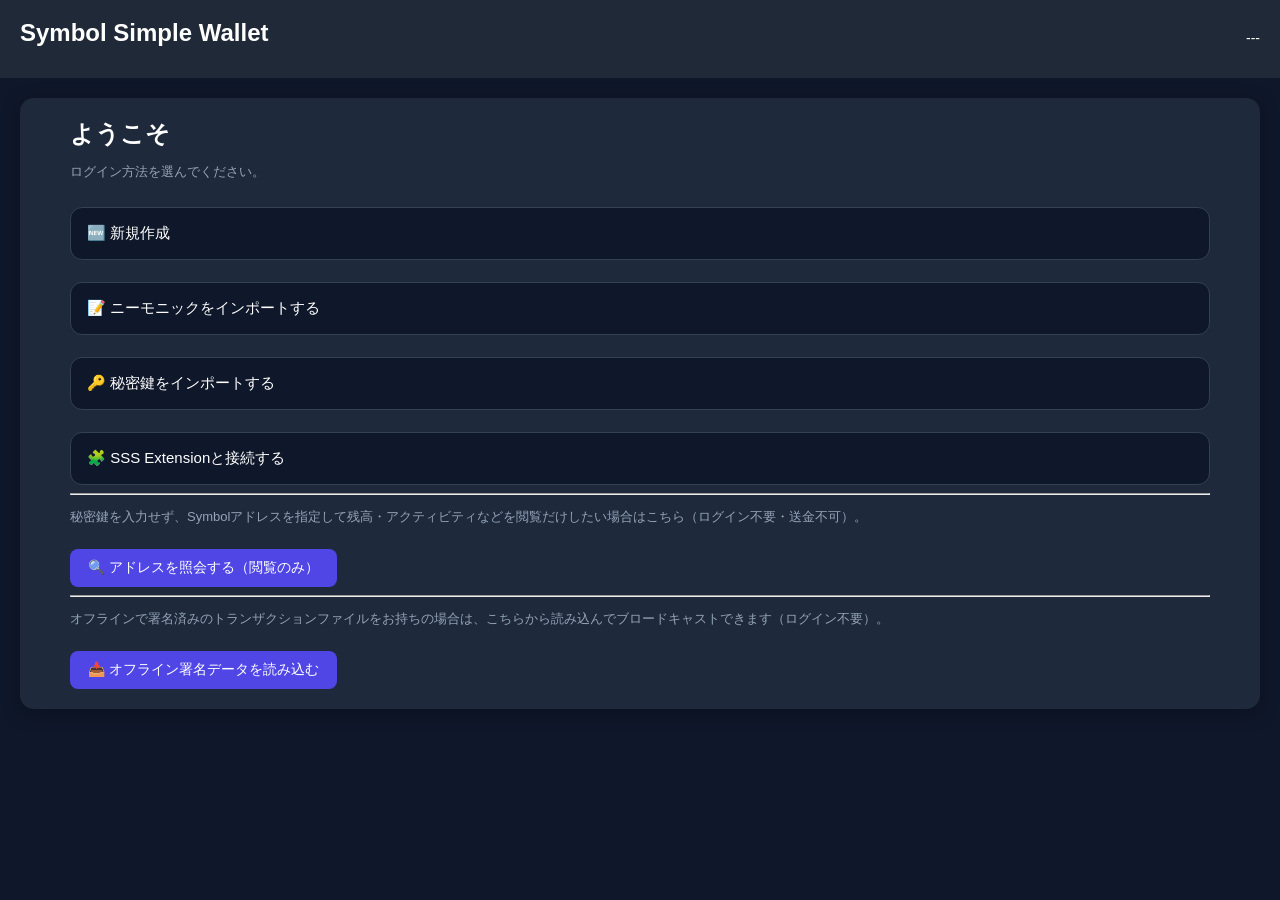
==== commit 492e9abc: "Add files via upload" ====
--- a/index.html
+++ b/index.html
@@ -6,6 +6,7 @@
   <title>Symbol Simple Wallet</title>
   <link rel="stylesheet" href="css/base.css" />
   <link rel="stylesheet" href="css/wallet.css" />
+  <link rel="stylesheet" href="css/tomato-theme.css" />
 </head>
 <body>
 
@@ -35,6 +36,9 @@
         <button id="choose-mnemonic" class="settings-menu-item">
           📝 ニーモニックをインポートする
         </button>
+        <button id="choose-privatekey" class="settings-menu-item">
+          🔑 秘密鍵をインポートする
+        </button>
         <button id="choose-sss" class="settings-menu-item">
           🧩 SSS Extensionと接続する
         </button>
@@ -45,9 +49,36 @@
       <hr>
 
       <p style="font-size:13px;color:#94a3b8;">
+        秘密鍵を入力せず、Symbolアドレスを指定して残高・アクティビティなどを閲覧だけしたい場合はこちら（ログイン不要・送金不可）。
+      </p>
+      <button id="welcome-address-lookup-btn" class="button-primary">🔍 アドレスを照会する（閲覧のみ）</button>
+
+      <hr>
+
+      <p style="font-size:13px;color:#94a3b8;">
         オフラインで署名済みのトランザクションファイルをお持ちの場合は、こちらから読み込んでブロードキャストできます（ログイン不要）。
       </p>
       <button id="welcome-offline-broadcast-btn" class="button-primary">📥 オフライン署名データを読み込む</button>
+    </div>
+  </div>
+
+  <!-- ============================================================
+       アドレス照会(閲覧専用・秘密鍵不要)
+  ============================================================ -->
+  <div id="address-lookup-page" class="page">
+    <div class="card">
+      <h2>アドレスを照会</h2>
+      <button id="back-welcome-address-lookup" class="button-primary">← 戻る</button>
+
+      <p style="font-size:13px;color:#94a3b8;">
+        Symbolアドレスを入力すると、そのアドレスの残高やアクティビティなどを閲覧できます。
+        秘密鍵は一切扱わないため、送金など署名を伴う操作はできません。
+      </p>
+
+      <input id="address-lookup-input" class="input-box" placeholder="NXXXXXXXXXXXXXXXXXXXXXXXXXXXXXXXXXXXXXXX">
+
+      <button id="address-lookup-submit-btn" class="button-primary">照会する</button>
+      <div id="address-lookup-status"></div>
     </div>
   </div>
 
@@ -66,7 +97,25 @@
         他人に知られるとアカウントの資産を自由に操作されてしまいます。
       </p>
 
-      <div id="create-new-mnemonic" class="input-box" style="word-break:break-all; user-select: text;">生成中...</div>
+      <div id="create-new-mnemonic" class="mnemonic-grid" style="user-select: text;">生成中...</div>
+      <button id="create-new-mnemonic-copy-btn" class="account-hide-btn" type="button">📋 ニーモニックをコピー</button>
+
+      <div style="margin-top:12px;">
+        <label style="font-size:13px;color:#e5e7eb;display:flex;align-items:flex-start;gap:8px;">
+          <input type="checkbox" id="create-new-exportable-toggle" style="width:auto;margin-top:3px;">
+          <span>このニーモニックを、後で「設定 → バックアップ」からいつでも取り出せるようにする</span>
+        </label>
+        <p style="font-size:12px;color:#f97316;margin-top:4px;">
+          ⚠️ チェックすると、ニーモニックをパスワードで暗号化してこの端末に保存し、
+          いつでも取り出せるようにします(利便性重視。保存先が漏洩した場合のリスクは高くなります)。
+          チェックしない場合、ニーモニックは一切保存されず、この画面を離れたセッションでは
+          二度と表示できなくなります(より安全。秘密鍵のバックアップは引き続き可能です)。
+        </p>
+      </div>
+
+      <p><b>秘密鍵（アカウント番号 0）：</b></p>
+      <div id="create-new-privatekey" class="input-box" style="word-break:break-all; user-select: text; font-family: monospace; font-size: 12.5px;">生成中...</div>
+      <button id="create-new-privatekey-copy-btn" class="account-hide-btn" type="button">📋 秘密鍵をコピー</button>
 
       <p><b>ネットワーク：</b></p>
       <select id="create-new-network-select" class="input-box">
@@ -91,7 +140,22 @@
         12語または24語のニーモニックフレーズを入力してください。この端末以外には送信されません。
       </p>
 
-      <textarea id="mnemonic-input" class="input-box" placeholder="単語をスペース区切りで入力"></textarea>
+      <p style="font-size:12px;color:#94a3b8;margin-bottom:4px;">
+        フレーズ全体をどこか1マスに貼り付けると、自動ですべてのマスに割り振られます。
+      </p>
+      <div id="mnemonic-input-grid" class="mnemonic-input-grid"></div>
+
+      <div style="margin-top:12px;">
+        <label style="font-size:13px;color:#e5e7eb;display:flex;align-items:flex-start;gap:8px;">
+          <input type="checkbox" id="mnemonic-import-exportable-toggle" style="width:auto;margin-top:3px;">
+          <span>このニーモニックを、後で「設定 → バックアップ」からいつでも取り出せるようにする</span>
+        </label>
+        <p style="font-size:12px;color:#f97316;margin-top:4px;">
+          ⚠️ チェックすると、ニーモニックをパスワードで暗号化してこの端末に保存し、
+          いつでも取り出せるようにします(利便性重視。保存先が漏洩した場合のリスクは高くなります)。
+          チェックしない場合、ニーモニックは一切保存されず、次回以降は秘密鍵のみバックアップ可能です。
+        </p>
+      </div>
 
       <p><b>ネットワーク：</b></p>
       <select id="mnemonic-network-select" class="input-box">
@@ -105,6 +169,31 @@
   </div>
 
   <!-- ============================================================
+       秘密鍵インポート画面
+  ============================================================ -->
+  <div id="privatekey-import-page" class="page">
+    <div class="card">
+      <h2>秘密鍵のインポート</h2>
+      <button id="back-welcome-privatekey" class="button-primary">← 戻る</button>
+
+      <p style="font-size:13px;color:#94a3b8;">
+        64桁の秘密鍵(16進数)を入力してください。この端末以外には送信されません。
+      </p>
+
+      <input id="privatekey-import-input" class="input-box" placeholder="秘密鍵（64桁の16進数）">
+
+      <p><b>ネットワーク：</b></p>
+      <select id="privatekey-import-network-select" class="input-box">
+        <option value="mainnet">Mainnet</option>
+        <option value="testnet">Testnet</option>
+      </select>
+
+      <button id="import-privatekey-btn" class="button-primary">インポートする</button>
+      <div id="privatekey-import-status"></div>
+    </div>
+  </div>
+
+  <!-- ============================================================
        パスワード設定画面(任意・インポート直後に表示)
   ============================================================ -->
   <div id="password-setup-page" class="page">
@@ -151,6 +240,13 @@
         SSS接続かニーモニックの入力からやり直せます（ニーモニックさえ分かっていれば、資産がなくなることはありません）。
       </p>
       <button id="forget-account-btn" class="button-primary">保存データを削除してやり直す</button>
+
+      <hr>
+
+      <p style="font-size:13px;color:#94a3b8;">
+        秘密鍵を入力せず、Symbolアドレスを指定して残高・アクティビティなどを閲覧だけしたい場合はこちら（ログイン不要・送金不可）。
+      </p>
+      <button id="unlock-address-lookup-btn" class="button-primary">🔍 アドレスを照会する（閲覧のみ）</button>
 
       <hr>
 
@@ -182,8 +278,8 @@
       <p><b>アドレス：</b></p>
       <div class="address-row">
         <span id="account-address" class="address-text">---</span>
-      </div>
-      <button id="copy-address-btn" class="copy-btn">🗒️</button>
+        <button id="copy-address-btn" class="copy-btn">🗒️</button>
+      </div>
 
       <p>
         <b>残高：</b>
@@ -193,19 +289,20 @@
       <div class="wallet-actions">
         <button id="receive-btn" class="button-primary">受け取り</button>
         <button id="send-btn" class="button-primary">送金</button>
-        <button id="harvest-btn" class="button-primary">ステーキング</button>
         <button id="advanced-btn" class="button-primary">高度機能</button>
+        <button id="data-btn" class="button-primary">📊 データ</button>
       </div>
 
       <hr>
 
       <!-- タブ -->
       <div class="wallet-tabs">
-        <div id="tab-token" class="wallet-tab active">保有トークン</div>
+        <div id="tab-token" class="wallet-tab active">保有モザイク</div>
         <div id="tab-activity" class="wallet-tab">アクティビティ</div>
-      </div>
-
-      <!-- 保有トークン -->
+        <div id="tab-harvest-reward" class="wallet-tab">ハーベスト報酬</div>
+      </div>
+
+      <!-- 保有モザイク -->
       <div id="token-content">
         <div id="mosaic-list">読み込み中...</div>
       </div>
@@ -214,6 +311,11 @@
       <div id="activity-content" style="display:none;">
         <div id="tx-list">読み込み中...</div>
       </div>
+
+      <!-- ハーベスト報酬 -->
+      <div id="harvest-reward-content" style="display:none;">
+        <div id="harvest-reward-list">読み込み中...</div>
+      </div>
     </div>
   </div>
 
@@ -222,9 +324,9 @@
   ============================================================ -->
   <div id="send-page" class="page">
     <div class="card">
-      <h2>トークン選択</h2>
+      <h2>モザイク選択</h2>
       <button id="back-account" class="button-primary">← 戻る</button>
-      <p>送りたいトークンを選択してください</p>
+      <p>送りたいモザイクを選択してください</p>
       <div id="send-mosaic-list"></div>
     </div>
   </div>
@@ -234,11 +336,11 @@
   ============================================================ -->
   <div id="transfer-page" class="page">
     <div class="card">
-      <h2>トークン送金</h2>
-      <button id="back-send" class="button-primary">← トークン選択へ戻る</button>
+      <h2>モザイク送金</h2>
+      <button id="back-send" class="button-primary">← モザイク選択へ戻る</button>
 
       <p>
-        <b>送信トークン：</b>
+        <b>送信モザイク：</b>
         <span id="selected-mosaic-name">未選択</span>
       </p>
       <p>
@@ -248,6 +350,7 @@
 
       <input type="hidden" id="selected-mosaic-id">
       <input id="tx-recipient" class="input-box" placeholder="宛先アドレス">
+      <div id="recipient-info-box" class="recipient-info-box"></div>
       <input id="tx-amount" class="input-box" type="number" placeholder="数量">
       <textarea id="tx-message" class="input-box" placeholder="メッセージ（任意）"></textarea>
 
@@ -260,6 +363,7 @@
 
       <button id="btn-transfer" class="button-primary">送金する</button>
       <div id="tx-status"></div>
+      <div id="tx-tracking" class="tx-tracking"></div>
     </div>
   </div>
 
@@ -270,18 +374,33 @@
     <div class="card">
       <h2>受け取り</h2>
       <button id="back-account-receive" class="button-primary">← 戻る</button>
-      <div id="receive-qrcode"></div>
+
+      <div class="receive-qr-columns">
+        <div class="receive-qr-column">
+          <div class="receive-qr-label">Symbol Wallet</div>
+          <div id="receive-qrcode-symbol"></div>
+        </div>
+        <div class="receive-qr-column">
+          <div class="receive-qr-label">EXYM Wallet</div>
+          <div id="receive-qrcode-exym"></div>
+        </div>
+        <div class="receive-qr-column">
+          <div class="receive-qr-label">NFTDriveEX</div>
+          <div id="receive-qrcode-nftdriveex"></div>
+        </div>
+      </div>
+
       <p id="receive-address" class="address-text"></p>
       <button id="copy-receive-address" class="button-primary">アドレスをコピー</button>
     </div>
   </div>
 
   <!-- ============================================================
-       ステーキング画面
+       ハーベスト画面
   ============================================================ -->
   <div id="harvest-page" class="page">
     <div class="card">
-      <h2>ステーキング設定</h2>
+      <h2>ハーベスト設定</h2>
       <button id="back-account-harvest" class="button-primary">← 戻る</button>
 
       <p>アカウント:</p>
@@ -310,6 +429,7 @@
       <button id="start-harvest-btn" class="button-primary">開始</button>
       <button id="stop-harvest-btn" class="button-primary">停止</button>
       <div id="harvest-status">状態確認中...</div>
+      <div id="harvest-tracking" class="tx-tracking"></div>
     </div>
   </div>
 
@@ -337,12 +457,74 @@
         <button id="menu-add-privatekey" class="settings-menu-item">
           🔑 秘密鍵でアカウント追加
         </button>
+        <button id="menu-backup" class="settings-menu-item">
+          🗝️ バックアップ(ニーモニック・秘密鍵)
+        </button>
         <button id="lock-session-btn" class="settings-menu-item" style="display:none;">
           🔒 ログイン画面に戻る
         </button>
         <button id="logout-btn" class="settings-menu-item">
           🚪 ログアウト
         </button>
+      </div>
+    </div>
+  </div>
+
+  <!-- ============================================================
+       バックアップ(ニーモニック・秘密鍵のエクスポート)
+  ============================================================ -->
+  <div id="backup-page" class="page">
+    <div class="card">
+      <h2>🗝️ バックアップ</h2>
+      <button id="back-settings-backup" class="button-primary">← 戻る</button>
+
+      <p style="font-size:13px;color:#f97316;margin-top:12px;">
+        ⚠️ ニーモニックと秘密鍵は、あなたの資産へのアクセスそのものです。
+        画面を覗き見されたり、表示中のスクリーンショットや画面共有が
+        残ったりしないよう、周囲に人がいない環境で操作してください。
+        表示した内容を他人に教えたり、画像として保存・送信したりしないでください。
+      </p>
+
+      <!-- パスワード未設定の場合の案内 -->
+      <div id="backup-no-password-notice" style="display:none;margin-top:16px;">
+        <p style="font-size:13px;color:#94a3b8;">
+          バックアップ機能を使うには、なりすまし防止のため先にパスワードを
+          設定する必要があります。
+        </p>
+        <button id="backup-goto-password-setup-btn" class="button-primary">パスワードを設定する</button>
+      </div>
+
+      <!-- アカウント選択 + 表示ボタン -->
+      <div id="backup-main" style="display:none;margin-top:16px;">
+        <label style="font-size:13px;color:#94a3b8;">表示するアカウント</label>
+        <select id="backup-account-select" class="input-box"></select>
+
+        <div style="display:flex;gap:10px;margin-top:10px;">
+          <button id="backup-request-privatekey-btn" class="button-primary" style="flex:1;">秘密鍵を表示</button>
+          <button id="backup-request-mnemonic-btn" class="button-primary" style="flex:1;">ニーモニックを表示</button>
+        </div>
+        <div id="backup-select-status" style="font-size:12px;margin-top:6px;"></div>
+      </div>
+
+      <!-- パスワード確認 -->
+      <div id="backup-password-step" style="display:none;margin-top:16px;">
+        <label style="font-size:13px;color:#94a3b8;">パスワードを入力してください</label>
+        <input id="backup-password-input" class="input-box" type="password" placeholder="パスワード">
+        <div style="display:flex;gap:10px;margin-top:10px;">
+          <button id="backup-password-cancel-btn" class="account-hide-btn" style="flex:1;">キャンセル</button>
+          <button id="backup-password-confirm-btn" class="button-primary" style="flex:1;">確認して表示</button>
+        </div>
+        <div id="backup-password-status" style="font-size:12px;margin-top:6px;"></div>
+      </div>
+
+      <!-- 表示結果 -->
+      <div id="backup-result" style="display:none;margin-top:16px;">
+        <label id="backup-result-label" style="font-size:13px;color:#94a3b8;"></label>
+        <textarea id="backup-result-value" class="input-box" readonly style="min-height:80px;word-break:break-all;"></textarea>
+        <div style="display:flex;gap:10px;margin-top:10px;">
+          <button id="backup-copy-btn" class="account-hide-btn" style="flex:1;">📋 コピー</button>
+          <button id="backup-hide-result-btn" class="button-primary" style="flex:1;">隠す</button>
+        </div>
       </div>
     </div>
   </div>
@@ -490,7 +672,10 @@
       <h2>ニーモニックでアカウント追加</h2>
       <button id="back-add-account-mnemonic" class="button-primary">← 戻る</button>
 
-      <textarea id="add-mnemonic-input" class="input-box" placeholder="単語をスペース区切りで入力"></textarea>
+      <p style="font-size:12px;color:#94a3b8;margin-bottom:4px;">
+        フレーズ全体をどこか1マスに貼り付けると、自動ですべてのマスに割り振られます。
+      </p>
+      <div id="add-mnemonic-input-grid" class="mnemonic-input-grid"></div>
 
       <p><b>アカウントインデックス：</b></p>
       <input id="add-mnemonic-index" class="input-box" type="number" min="0" value="0">
@@ -522,6 +707,49 @@
   </div>
 
   <!-- ============================================================
+       データ(アカウント詳細 / Symbolネットワーク統計)
+  ============================================================ -->
+  <div id="data-page" class="page">
+    <div class="card">
+      <h2>データ</h2>
+      <button id="back-account-data" class="button-primary">← 戻る</button>
+
+      <h3>アカウントに関して</h3>
+      <div class="data-row"><span class="data-label">接続ネットワーク</span><span id="data-account-network" class="data-value">---</span></div>
+      <div class="data-row"><span class="data-label">アカウントの接続先ノード</span><span id="data-account-node" class="data-value">---</span></div>
+      <div class="data-row"><span class="data-label">重要度</span><span id="data-account-importance" class="data-value">---</span></div>
+      <div class="data-row-block">
+        <span class="data-label">保有ルートネームスペース</span>
+        <div id="data-account-namespaces" class="data-value">読み込み中...</div>
+      </div>
+
+      <hr>
+
+      <h3>Symbolについて</h3>
+      <div class="data-row"><span class="data-label">最新ブロック高</span><span id="data-chain-height" class="data-value">---</span></div>
+      <div class="data-row"><span class="data-label">ファイナライズ済み高</span><span id="data-chain-finalized-height" class="data-value">---</span></div>
+
+      <h4>手数料相場</h4>
+      <div class="data-row"><span class="data-label">送金（中央値）</span><span id="data-fee-transfer-median" class="data-value">---</span></div>
+      <div class="data-row"><span class="data-label">ネームスペース（年）</span><span id="data-fee-namespace-year" class="data-value">---</span></div>
+      <div class="data-row"><span class="data-label">子ネームスペースレンタル手数料</span><span id="data-fee-sub-namespace" class="data-value">---</span></div>
+      <div class="data-row"><span class="data-label">モザイクレンタル手数料</span><span id="data-fee-mosaic-rental" class="data-value">---</span></div>
+
+      <h4>ノード情報</h4>
+      <div class="data-row"><span class="data-label">合計</span><span id="data-nodes-total" class="data-value">---</span></div>
+      <div class="data-row"><span class="data-label">Peerノード数</span><span id="data-nodes-peer" class="data-value">---</span></div>
+      <div class="data-row"><span class="data-label">Apiノード数</span><span id="data-nodes-api" class="data-value">---</span></div>
+      <div class="data-row"><span class="data-label">Peer Apiノード数</span><span id="data-nodes-peer-api" class="data-value">---</span></div>
+      <div class="data-row"><span class="data-label">Votingノード数</span><span id="data-nodes-voting" class="data-value">---</span></div>
+      <div class="data-row"><span class="data-label">Peer Votingノード数</span><span id="data-nodes-peer-voting" class="data-value">---</span></div>
+      <div class="data-row"><span class="data-label">Api Votingノード数</span><span id="data-nodes-api-voting" class="data-value">---</span></div>
+      <div class="data-row"><span class="data-label">Peer Api Votingノード数</span><span id="data-nodes-peer-api-voting" class="data-value">---</span></div>
+
+      <div id="data-page-status"></div>
+    </div>
+  </div>
+
+  <!-- ============================================================
        高度機能メニュー
   ============================================================ -->
   <div id="advanced-page" class="page">
@@ -530,6 +758,9 @@
       <button id="back-account-advanced" class="button-primary">← 戻る</button>
 
       <div class="settings-menu">
+        <button id="menu-harvest" class="settings-menu-item">
+          🌾 ハーベスト
+        </button>
         <button id="menu-namespace" class="settings-menu-item">
           🏷️ ネームスペース
         </button>
@@ -595,6 +826,7 @@
         </div>
 
         <p style="font-size:13px;color:#94a3b8;">推定手数料: <span id="root-namespace-fee-estimate">---</span></p>
+        <p style="font-size:13px;color:#94a3b8;">推定レンタル手数料: <span id="root-namespace-rental-fee-estimate">---</span></p>
 
         <div style="display:flex; gap:8px;">
           <button id="root-namespace-calc-btn" class="button-primary">有効期間の計算</button>
@@ -613,8 +845,10 @@
         </select>
         <input id="sub-namespace-name" class="input-box" placeholder="サブネームスペース名">
         <p style="font-size:13px;color:#94a3b8;">推定手数料: <span id="sub-namespace-fee-estimate">---</span></p>
+        <p style="font-size:13px;color:#94a3b8;">推定レンタル手数料: <span id="sub-namespace-rental-fee-estimate">---</span></p>
         <button id="register-sub-namespace-btn" class="button-primary">サブネームスペースを登録</button>
         <div id="sub-namespace-status"></div>
+        <div id="namespace-tracking" class="tx-tracking"></div>
       </div>
 
       <!-- リンクと解除 -->
@@ -730,9 +964,13 @@
         <p style="font-size:13px;color:#94a3b8;">
           推定手数料: <span id="mosaic-fee-estimate">---</span>
         </p>
+        <p style="font-size:13px;color:#94a3b8;">
+          推定レンタル手数料: <span id="mosaic-rental-fee-estimate">---</span>
+        </p>
 
         <button id="create-mosaic-btn" class="button-primary">モザイクを作成する</button>
         <div id="mosaic-create-status"></div>
+        <div id="mosaic-tracking" class="tx-tracking"></div>
       </div>
 
       <!-- 供給量変更設定 -->
@@ -821,177 +1059,127 @@
 
         <button id="submit-metadata-btn" class="button-primary">登録・更新する</button>
         <div id="metadata-status"></div>
-      </div>
-    </div>
-  </div>
-
-  <!-- ============================================================
-       マルチシグメニュー
-  ============================================================ -->
-  <div id="multisig-menu-page" class="page">
+        <div id="metadata-tracking" class="tx-tracking"></div>
+      </div>
+    </div>
+  </div>
+
+  <!-- ============================================================
+       マルチシグ(送金・署名・設定をタブで切り替え)
+  ============================================================ -->
+  <div id="multisig-page" class="page">
     <div class="card">
       <h2>マルチシグ</h2>
       <button id="back-advanced-multisig-menu" class="button-primary">← 戻る</button>
 
-      <div class="settings-menu">
-        <button id="menu-multisig-send" class="settings-menu-item">
-          💸 マルチシグ送金
-        </button>
-        <button id="menu-multisig-sign" class="settings-menu-item">
-          ✍️ マルチシグ署名
-        </button>
-        <button id="menu-multisig-settings" class="settings-menu-item">
-          ⚙️ マルチシグ設定
-        </button>
-      </div>
-    </div>
-  </div>
-
-  <!-- ============================================================
-       マルチシグ設定
-  ============================================================ -->
-  <div id="multisig-settings-page" class="page">
-    <div class="card">
-      <h2>マルチシグ設定</h2>
-      <button id="back-multisig-menu-settings" class="button-primary">← 戻る</button>
-
-      <p style="font-size:13px;color:#94a3b8;">
-        設定対象は、今ログイン中のアカウント自身です。追加する連署者の同意（署名）が必要なため、
-        提案後は各連署者がそれぞれ「マルチシグ署名」画面から承認する必要があります
-        （提案時に10XYMのハッシュロック担保が一時的に必要です）。
-      </p>
-
-      <h3>現在の状態</h3>
-      <div id="multisig-info">読み込み中...</div>
-
-      <hr>
-
-      <h3>変更内容</h3>
-
-      <p><b>追加する連署者アドレス（1行に1つ）：</b></p>
-      <textarea id="multisig-add-addresses" class="input-box" placeholder="NXXXXXXXXXXXXXXXXXXXXXXXXXXXXXXXXXXXXXXX"></textarea>
-
-      <p><b>削除する連署者アドレス（1行に1つ）：</b></p>
-      <textarea id="multisig-remove-addresses" class="input-box" placeholder="NXXXXXXXXXXXXXXXXXXXXXXXXXXXXXXXXXXXXXXX"></textarea>
-
-      <p><b>最小承認者数の増減（minApprovalDelta）：</b></p>
-      <input id="multisig-min-approval-delta" class="input-box" type="number" value="0">
-
-      <p><b>最小削除承認者数の増減（minRemovalDelta）：</b></p>
-      <input id="multisig-min-removal-delta" class="input-box" type="number" value="0">
-
-      <button id="submit-multisig-settings-btn" class="button-primary">この内容で提案する</button>
-      <div id="multisig-settings-status"></div>
-    </div>
-  </div>
-
-  <!-- ============================================================
-       マルチシグ送金
-  ============================================================ -->
-  <div id="multisig-send-page" class="page">
-    <div class="card">
-      <h2>マルチシグ送金</h2>
-      <button id="back-multisig-menu-send" class="button-primary">← 戻る</button>
-
-      <p style="font-size:13px;color:#94a3b8;">
-        自分が連署者になっているマルチシグアカウントから送金を提案します
-        （提案時に10XYMのハッシュロック担保が一時的に必要です。必要な承認数に応じて、
-        他の連署者が「マルチシグ署名」から承認するまで確定しません）。
-      </p>
-
-      <p><b>送金元マルチシグアカウント：</b></p>
-      <select id="multisig-send-from-select" class="input-box">
-        <option value="">-- 読み込み中... --</option>
-      </select>
-
-      <p><b>宛先アドレス：</b></p>
-      <input id="multisig-send-recipient" class="input-box" placeholder="宛先アドレス">
-
-      <p><b>送金額（XYM）：</b></p>
-      <input id="multisig-send-amount" class="input-box" type="number" min="0" step="any" value="0">
-
-      <p><b>メッセージ（任意）：</b></p>
-      <textarea id="multisig-send-message" class="input-box" placeholder="メッセージ"></textarea>
-
-      <button id="submit-multisig-send-btn" class="button-primary">この内容で提案する</button>
-      <div id="multisig-send-status"></div>
-    </div>
-  </div>
-
-  <!-- ============================================================
-       マルチシグ署名
-  ============================================================ -->
-  <div id="multisig-sign-page" class="page">
-    <div class="card">
-      <h2>マルチシグ署名</h2>
-      <button id="back-multisig-menu-sign" class="button-primary">← 戻る</button>
-
-      <p style="font-size:13px;color:#94a3b8;">
-        自分の連署が必要な、保留中のトランザクション一覧です。
-        ※ SSS Extensionログイン中は連署に対応していません（ニーモニック/秘密鍵ログインでご利用ください）。
-      </p>
-
-      <div id="multisig-pending-list">読み込み中...</div>
-    </div>
-  </div>
-
-  <!-- ============================================================
-       複数送信メニュー
-  ============================================================ -->
-  <div id="multisend-menu-page" class="page">
-    <div class="card">
-      <h2>複数送信</h2>
-      <button id="back-advanced-multisend-menu" class="button-primary">← 戻る</button>
-
-      <div class="settings-menu">
-        <button id="menu-multisend-manual" class="settings-menu-item">
-          ✏️ 手動設定
-        </button>
-        <button id="menu-multisend-csv" class="settings-menu-item">
-          📄 CSVインポート
-        </button>
-      </div>
-    </div>
-  </div>
-
-  <!-- ============================================================
-       複数送信 CSVインポート
-  ============================================================ -->
-  <div id="multisend-csv-page" class="page">
-    <div class="card">
-      <h2>CSVインポート</h2>
-      <button id="back-multisend-menu-csv" class="button-primary">← 戻る</button>
-
-      <p style="font-size:13px;color:#94a3b8;">
-        1行目はヘッダー行として「address,mosaic,amount,message」を想定しています。
+      <div class="tab-bar">
+        <button class="tab-btn active" data-multisig-tab="send">💸 送金</button>
+        <button class="tab-btn" data-multisig-tab="sign">✍️ 署名</button>
+        <button class="tab-btn" data-multisig-tab="settings">⚙️ 設定</button>
+      </div>
+
+      <!-- ----- 送金タブ ----- -->
+      <div class="tab-panel" data-multisig-panel="send">
+        <p style="font-size:13px;color:#94a3b8;">
+          自分が連署者になっているマルチシグアカウントから送金を提案します
+          （提案時に10XYMのハッシュロック担保が一時的に必要です。必要な承認数に応じて、
+          他の連署者が「署名」タブから承認するまで確定しません）。
+        </p>
+
+        <p><b>送金元マルチシグアカウント：</b></p>
+        <select id="multisig-send-from-select" class="input-box">
+          <option value="">-- 読み込み中... --</option>
+        </select>
+
+        <p><b>宛先アドレス：</b></p>
+        <input id="multisig-send-recipient" class="input-box" placeholder="宛先アドレス">
+
+        <p><b>送金額（XYM）：</b></p>
+        <input id="multisig-send-amount" class="input-box" type="number" min="0" step="any" value="0">
+
+        <p><b>メッセージ（任意）：</b></p>
+        <textarea id="multisig-send-message" class="input-box" placeholder="メッセージ"></textarea>
+
+        <button id="submit-multisig-send-btn" class="button-primary">この内容で提案する</button>
+        <div id="multisig-send-status"></div>
+      </div>
+
+      <!-- ----- 署名タブ ----- -->
+      <div class="tab-panel" data-multisig-panel="sign" style="display:none;">
+        <p style="font-size:13px;color:#94a3b8;">
+          自分の連署が必要な、保留中のトランザクション一覧です。
+          ※ SSS Extensionログイン中は連署に対応していません（ニーモニック/秘密鍵ログインでご利用ください）。
+        </p>
+
+        <div id="multisig-pending-list">読み込み中...</div>
+      </div>
+
+      <!-- ----- 設定タブ ----- -->
+      <div class="tab-panel" data-multisig-panel="settings" style="display:none;">
+        <p style="font-size:13px;color:#94a3b8;">
+          設定対象は、今ログイン中のアカウント自身です。追加する連署者の同意（署名）が必要なため、
+          提案後は各連署者がそれぞれ「署名」タブから承認する必要があります
+          （提案時に10XYMのハッシュロック担保が一時的に必要です）。
+        </p>
+
+        <h3>現在の状態</h3>
+        <div id="multisig-info">読み込み中...</div>
+
+        <hr>
+
+        <h3>変更内容</h3>
+
+        <p><b>追加する連署者アドレス（1行に1つ）：</b></p>
+        <textarea id="multisig-add-addresses" class="input-box" placeholder="NXXXXXXXXXXXXXXXXXXXXXXXXXXXXXXXXXXXXXXX"></textarea>
+
+        <p><b>削除する連署者アドレス（1行に1つ）：</b></p>
+        <textarea id="multisig-remove-addresses" class="input-box" placeholder="NXXXXXXXXXXXXXXXXXXXXXXXXXXXXXXXXXXXXXXX"></textarea>
+
+        <p><b>最小承認者数の増減（minApprovalDelta）：</b></p>
+        <input id="multisig-min-approval-delta" class="input-box" type="number" value="0">
+
+        <p><b>最小削除承認者数の増減（minRemovalDelta）：</b></p>
+        <input id="multisig-min-removal-delta" class="input-box" type="number" value="0">
+
+        <button id="submit-multisig-settings-btn" class="button-primary">この内容で提案する</button>
+        <div id="multisig-settings-status"></div>
+        <div id="multisig-settings-tracking" class="tx-tracking"></div>
+      </div>
+    </div>
+  </div>
+
+  <!-- ============================================================
+       複数送信 一覧編集・送信画面(手動設定・CSVインポート共通)
+  ============================================================ -->
+  <div id="multisend-list-page" class="page">
+    <div class="card">
+      <div class="card-title-row">
+        <h2>複数送信リスト</h2>
+        <button id="multisend-csv-btn" class="account-hide-btn">📄 CSVインポート</button>
+      </div>
+      <button id="back-multisend-menu-list" class="button-primary">← 戻る</button>
+
+      <input id="multisend-csv-file" class="input-box" type="file" accept=".csv,text/csv" style="display:none;">
+      <p style="font-size:12px;color:#94a3b8;">
+        CSVは1行目をヘッダー行「address,mosaic,amount,message」として想定しています。
         mosaicはモザイクID(16進)、またはネームスペース名（例: symbol.xym）どちらでも入力できます。
       </p>
-
-      <input id="multisend-csv-file" class="input-box" type="file" accept=".csv,text/csv">
       <div id="multisend-csv-status"></div>
-    </div>
-  </div>
-
-  <!-- ============================================================
-       複数送信 一覧編集・送信画面(手動設定・CSVインポート共通)
-  ============================================================ -->
-  <div id="multisend-list-page" class="page">
-    <div class="card">
-      <h2>複数送信リスト</h2>
-      <button id="back-multisend-menu-list" class="button-primary">← 戻る</button>
 
       <div id="multisend-rows"></div>
 
       <button id="multisend-add-row-btn" class="button-primary">＋ 行を追加</button>
+      <button id="multisend-check-btn" class="account-hide-btn">🔎 宛先をまとめて確認</button>
       <button id="multisend-submit-btn" class="button-primary">この内容で送信する</button>
       <div id="multisend-status"></div>
-    </div>
-  </div>
-
-  <!-- ============================================================
-       アポスティーユメニュー
-  ============================================================ -->
-  <div id="apostille-menu-page" class="page">
+      <div id="multisend-tracking" class="tx-tracking"></div>
+    </div>
+  </div>
+
+  <!-- ============================================================
+       アポスティーユ(作成・監査・承認・履歴をタブで切り替え)
+  ============================================================ -->
+  <div id="apostille-page" class="page">
     <div class="card">
       <h2>アポスティーユ</h2>
       <button id="back-advanced-apostille-menu" class="button-primary">← 戻る</button>
@@ -1000,92 +1188,66 @@
         ファイルのハッシュ値をブロックチェーン上に記録して、存在証明・改ざん検知を行う機能です。
       </p>
 
-      <div class="settings-menu">
-        <button id="menu-apostille-create" class="settings-menu-item">
-          🆕 作成
-        </button>
-        <button id="menu-apostille-verify" class="settings-menu-item">
-          🔍 監査・承認
-        </button>
-        <button id="menu-apostille-history" class="settings-menu-item">
-          🕒 履歴
-        </button>
-      </div>
-    </div>
-  </div>
-
-  <!-- ============================================================
-       アポスティーユ作成
-  ============================================================ -->
-  <div id="apostille-create-page" class="page">
-    <div class="card">
-      <h2>アポスティーユ作成</h2>
-      <button id="back-apostille-menu-create" class="button-primary">← 戻る</button>
-
-      <p><b>アポスティーユファイル選択：</b></p>
-      <input id="apostille-create-file" class="input-box" type="file">
-      <div id="apostille-create-hash" style="font-size:12px;color:#94a3b8;word-break:break-all;"></div>
-
-      <p><b>所有者(承認者)割り当て（任意）：</b></p>
-      <input id="apostille-owner-address" class="input-box" placeholder="空欄なら自分自身のアドレス">
-
-      <p><b>メタデータ追加（任意）：</b></p>
-      <input id="apostille-metadata-key" class="input-box" placeholder="メタデータキー">
-      <input id="apostille-metadata-value" class="input-box" placeholder="値（空欄ならファイルハッシュを使用）">
-
-      <button id="apostille-create-btn" class="button-primary">アポスティーユ作成</button>
-      <div id="apostille-create-status"></div>
-    </div>
-  </div>
-
-  <!-- ============================================================
-       アポスティーユ 監査・承認
-  ============================================================ -->
-  <div id="apostille-verify-page" class="page">
-    <div class="card">
-      <h2>監査・承認</h2>
-      <button id="back-apostille-menu-verify" class="button-primary">← 戻る</button>
-
-      <p style="font-size:13px;color:#94a3b8;">
-        監査したいファイルをアップロードすると、対象アドレスの取引履歴から一致する証明トランザクションを検索します
-        （直近の取引のみが検索対象です）。
-      </p>
-
-      <p><b>監査するファイル：</b></p>
-      <input id="apostille-verify-file" class="input-box" type="file">
-      <div id="apostille-verify-hash" style="font-size:12px;color:#94a3b8;word-break:break-all;"></div>
-
-      <p><b>検索対象アドレス（任意）：</b></p>
-      <input id="apostille-verify-address" class="input-box" placeholder="空欄なら自分自身のアドレス">
-
-      <button id="apostille-verify-btn" class="button-primary">検証する</button>
-      <div id="apostille-verify-status"></div>
-      <div id="apostille-verify-result"></div>
-    </div>
-  </div>
-
-  <!-- ============================================================
-       アポスティーユ 履歴
-  ============================================================ -->
-  <div id="apostille-history-page" class="page">
-    <div class="card">
-      <h2>履歴</h2>
-      <button id="back-apostille-menu-history" class="button-primary">← 戻る</button>
-
-      <p style="font-size:13px;color:#94a3b8;">
-        ファイルをアップロードすると、そのファイル(ハッシュ)に関する証明トランザクションの変遷を古い順に表示します。
-      </p>
-
-      <p><b>ファイル：</b></p>
-      <input id="apostille-history-file" class="input-box" type="file">
-      <div id="apostille-history-hash" style="font-size:12px;color:#94a3b8;word-break:break-all;"></div>
-
-      <p><b>検索対象アドレス（任意）：</b></p>
-      <input id="apostille-history-address" class="input-box" placeholder="空欄なら自分自身のアドレス">
-
-      <button id="apostille-history-btn" class="button-primary">履歴を検索</button>
-      <div id="apostille-history-status"></div>
-      <div id="apostille-history-list"></div>
+      <div class="tab-bar">
+        <button class="tab-btn active" data-apostille-tab="create">🆕 作成</button>
+        <button class="tab-btn" data-apostille-tab="verify">🔍 監査・承認</button>
+        <button class="tab-btn" data-apostille-tab="history">🕒 履歴</button>
+      </div>
+
+      <!-- ----- 作成タブ ----- -->
+      <div class="tab-panel" data-apostille-panel="create">
+        <p><b>アポスティーユファイル選択：</b></p>
+        <input id="apostille-create-file" class="input-box" type="file">
+        <div id="apostille-create-hash" style="font-size:12px;color:#94a3b8;word-break:break-all;"></div>
+
+        <p><b>所有者(承認者)割り当て（任意）：</b></p>
+        <input id="apostille-owner-address" class="input-box" placeholder="空欄なら自分自身のアドレス">
+
+        <p><b>メタデータ追加（任意）：</b></p>
+        <input id="apostille-metadata-key" class="input-box" placeholder="メタデータキー">
+        <input id="apostille-metadata-value" class="input-box" placeholder="値（空欄ならファイルハッシュを使用）">
+
+        <button id="apostille-create-btn" class="button-primary">アポスティーユ作成</button>
+        <div id="apostille-create-status"></div>
+        <div id="apostille-tracking" class="tx-tracking"></div>
+      </div>
+
+      <!-- ----- 監査・承認タブ ----- -->
+      <div class="tab-panel" data-apostille-panel="verify" style="display:none;">
+        <p style="font-size:13px;color:#94a3b8;">
+          監査したいファイルをアップロードすると、対象アドレスの取引履歴から一致する証明トランザクションを検索します
+          （直近の取引のみが検索対象です）。
+        </p>
+
+        <p><b>監査するファイル：</b></p>
+        <input id="apostille-verify-file" class="input-box" type="file">
+        <div id="apostille-verify-hash" style="font-size:12px;color:#94a3b8;word-break:break-all;"></div>
+
+        <p><b>検索対象アドレス（任意）：</b></p>
+        <input id="apostille-verify-address" class="input-box" placeholder="空欄なら自分自身のアドレス">
+
+        <button id="apostille-verify-btn" class="button-primary">検証する</button>
+        <div id="apostille-verify-status"></div>
+        <div id="apostille-verify-result"></div>
+      </div>
+
+      <!-- ----- 履歴タブ ----- -->
+      <div class="tab-panel" data-apostille-panel="history" style="display:none;">
+        <p style="font-size:13px;color:#94a3b8;">
+          ファイルをアップロードすると、そのファイル(ハッシュ)に関する証明トランザクションの変遷を古い順に表示します。
+        </p>
+
+        <p><b>ファイル：</b></p>
+        <input id="apostille-history-file" class="input-box" type="file">
+        <div id="apostille-history-hash" style="font-size:12px;color:#94a3b8;word-break:break-all;"></div>
+
+        <p><b>検索対象アドレス（任意）：</b></p>
+        <input id="apostille-history-address" class="input-box" placeholder="空欄なら自分自身のアドレス">
+
+        <button id="apostille-history-btn" class="button-primary">履歴を検索</button>
+        <div id="apostille-history-status"></div>
+        <div id="apostille-history-list"></div>
+      </div>
     </div>
   </div>
 
@@ -1113,9 +1275,9 @@
   </div>
 
   <!-- ============================================================
-       アカウント制限サブメニュー
-  ============================================================ -->
-  <div id="restriction-account-menu-page" class="page">
+       アカウント制限(アドレス / モザイク / 操作をタブで切り替え)
+  ============================================================ -->
+  <div id="restriction-account-page" class="page">
     <div class="card">
       <h2>アカウント制限</h2>
       <button id="back-restriction-menu-account" class="button-primary">← 戻る</button>
@@ -1124,24 +1286,104 @@
         今ログイン中のアカウント自身に対する制限です。自分の署名だけで設定できます。
       </p>
 
-      <div class="settings-menu">
-        <button id="menu-restriction-address" class="settings-menu-item">
-          📍 アカウントアドレス制限
-        </button>
-        <button id="menu-restriction-mosaic" class="settings-menu-item">
-          🪙 アカウントモザイク制限
-        </button>
-        <button id="menu-restriction-operation" class="settings-menu-item">
-          📄 アカウント操作制限
-        </button>
-      </div>
-    </div>
-  </div>
-
-  <!-- ============================================================
-       モザイク制限サブメニュー
-  ============================================================ -->
-  <div id="restriction-mosaic-menu-page" class="page">
+      <div class="tab-bar">
+        <button class="tab-btn active" data-restriction-account-tab="address">📍 アドレス</button>
+        <button class="tab-btn" data-restriction-account-tab="mosaic">🪙 モザイク</button>
+        <button class="tab-btn" data-restriction-account-tab="operation">📄 操作</button>
+      </div>
+
+      <!-- ----- アドレスタブ ----- -->
+      <div class="tab-panel" data-restriction-account-panel="address">
+        <p style="font-size:13px;color:#94a3b8;">
+          指定したアドレスからの受信、または指定したアドレスへの送信を許可／ブロックします。
+        </p>
+
+        <h3>現在の設定</h3>
+        <div id="restriction-current-address">読み込み中...</div>
+
+        <hr>
+
+        <label class="encrypt-option">
+          <input type="checkbox" id="restriction-address-block">
+          <span>ブロックリストにする（未チェックなら許可リスト）</span>
+        </label>
+        <label class="encrypt-option">
+          <input type="checkbox" id="restriction-address-outgoing">
+          <span>送信(自分発)に適用する（未チェックなら受信に適用）</span>
+        </label>
+
+        <p><b>追加するアドレス（1行に1つ）：</b></p>
+        <textarea id="restriction-address-add" class="input-box" placeholder="NXXXXXXXXXXXXXXXXXXXXXXXXXXXXXXXXXXXXXXX"></textarea>
+
+        <p><b>削除するアドレス（1行に1つ）：</b></p>
+        <textarea id="restriction-address-remove" class="input-box" placeholder="NXXXXXXXXXXXXXXXXXXXXXXXXXXXXXXXXXXXXXXX"></textarea>
+
+        <button id="restriction-address-submit" class="button-primary">この内容で設定する</button>
+        <div id="restriction-address-status"></div>
+      </div>
+
+      <!-- ----- モザイクタブ ----- -->
+      <div class="tab-panel" data-restriction-account-panel="mosaic" style="display:none;">
+        <p style="font-size:13px;color:#94a3b8;">
+          指定したモザイクの受信、または送信を許可／ブロックします。
+        </p>
+
+        <h3>現在の設定</h3>
+        <div id="restriction-current-mosaic">読み込み中...</div>
+
+        <hr>
+
+        <label class="encrypt-option">
+          <input type="checkbox" id="restriction-mosaic-block">
+          <span>ブロックリストにする（未チェックなら許可リスト）</span>
+        </label>
+        <label class="encrypt-option">
+          <input type="checkbox" id="restriction-mosaic-outgoing">
+          <span>送信(自分発)に適用する（未チェックなら受信に適用）</span>
+        </label>
+
+        <p><b>追加するモザイクID（1行に1つ、16進）：</b></p>
+        <textarea id="restriction-mosaic-add" class="input-box" placeholder="例: 72C0212E67A08BCE"></textarea>
+
+        <p><b>削除するモザイクID（1行に1つ、16進）：</b></p>
+        <textarea id="restriction-mosaic-remove" class="input-box" placeholder="例: 72C0212E67A08BCE"></textarea>
+
+        <button id="restriction-mosaic-submit" class="button-primary">この内容で設定する</button>
+        <div id="restriction-mosaic-status"></div>
+      </div>
+
+      <!-- ----- 操作タブ ----- -->
+      <div class="tab-panel" data-restriction-account-panel="operation" style="display:none;">
+        <p style="font-size:13px;color:#94a3b8;">
+          指定した種類のトランザクションの送信を許可／ブロックします（受信方向には適用できません）。
+        </p>
+
+        <h3>現在の設定</h3>
+        <div id="restriction-current-operation">読み込み中...</div>
+
+        <hr>
+
+        <label class="encrypt-option">
+          <input type="checkbox" id="restriction-operation-block">
+          <span>ブロックリストにする（未チェックなら許可リスト）</span>
+        </label>
+
+        <p><b>追加する種類：</b></p>
+        <select id="restriction-operation-add" class="input-box" multiple size="6"></select>
+
+        <p><b>削除する種類：</b></p>
+        <select id="restriction-operation-remove" class="input-box" multiple size="6"></select>
+
+        <button id="restriction-operation-submit" class="button-primary">この内容で設定する</button>
+        <div id="restriction-operation-status"></div>
+      </div>
+    </div>
+  </div>
+
+  <!-- ============================================================
+       モザイク制限(グローバル制限 / アドレス制限をタブで切り替え)
+  ============================================================ -->
+  <div id="restriction-mosaicdef-page" class="page">
     <div class="card">
       <h2>モザイク制限</h2>
       <button id="back-restriction-menu-mosaic-top" class="button-primary">← 戻る</button>
@@ -1151,193 +1393,68 @@
         組み合わせて使います。制限を付けるにはモザイクが「制限設定可能(restrictable)」フラグ付きで作成されている必要があります。
       </p>
 
-      <div class="settings-menu">
-        <button id="menu-restriction-mosaic-global" class="settings-menu-item">
-          🌐 モザイクグローバル制限
-        </button>
-        <button id="menu-restriction-mosaic-address" class="settings-menu-item">
-          📍 モザイクアドレス制限
-        </button>
-      </div>
-    </div>
-  </div>
-
-  <!-- ============================================================
-       アカウント制限(アドレス)
-  ============================================================ -->
-  <div id="restriction-address-page" class="page">
-    <div class="card">
-      <h2>アカウント制限（アドレス）</h2>
-      <button id="back-restriction-menu-address" class="button-primary">← 戻る</button>
-
-      <p style="font-size:13px;color:#94a3b8;">
-        指定したアドレスからの受信、または指定したアドレスへの送信を許可／ブロックします。
-      </p>
-
-      <h3>現在の設定</h3>
-      <div id="restriction-current-address">読み込み中...</div>
-
-      <hr>
-
-      <label class="encrypt-option">
-        <input type="checkbox" id="restriction-address-block">
-        <span>ブロックリストにする（未チェックなら許可リスト）</span>
-      </label>
-      <label class="encrypt-option">
-        <input type="checkbox" id="restriction-address-outgoing">
-        <span>送信(自分発)に適用する（未チェックなら受信に適用）</span>
-      </label>
-
-      <p><b>追加するアドレス（1行に1つ）：</b></p>
-      <textarea id="restriction-address-add" class="input-box" placeholder="NXXXXXXXXXXXXXXXXXXXXXXXXXXXXXXXXXXXXXXX"></textarea>
-
-      <p><b>削除するアドレス（1行に1つ）：</b></p>
-      <textarea id="restriction-address-remove" class="input-box" placeholder="NXXXXXXXXXXXXXXXXXXXXXXXXXXXXXXXXXXXXXXX"></textarea>
-
-      <button id="restriction-address-submit" class="button-primary">この内容で設定する</button>
-      <div id="restriction-address-status"></div>
-    </div>
-  </div>
-
-  <!-- ============================================================
-       モザイク制限
-  ============================================================ -->
-  <div id="restriction-mosaic-page" class="page">
-    <div class="card">
-      <h2>モザイク制限</h2>
-      <button id="back-restriction-menu-mosaic" class="button-primary">← 戻る</button>
-
-      <p style="font-size:13px;color:#94a3b8;">
-        指定したモザイクの受信、または送信を許可／ブロックします。
-      </p>
-
-      <h3>現在の設定</h3>
-      <div id="restriction-current-mosaic">読み込み中...</div>
-
-      <hr>
-
-      <label class="encrypt-option">
-        <input type="checkbox" id="restriction-mosaic-block">
-        <span>ブロックリストにする（未チェックなら許可リスト）</span>
-      </label>
-      <label class="encrypt-option">
-        <input type="checkbox" id="restriction-mosaic-outgoing">
-        <span>送信(自分発)に適用する（未チェックなら受信に適用）</span>
-      </label>
-
-      <p><b>追加するモザイクID（1行に1つ、16進）：</b></p>
-      <textarea id="restriction-mosaic-add" class="input-box" placeholder="例: 72C0212E67A08BCE"></textarea>
-
-      <p><b>削除するモザイクID（1行に1つ、16進）：</b></p>
-      <textarea id="restriction-mosaic-remove" class="input-box" placeholder="例: 72C0212E67A08BCE"></textarea>
-
-      <button id="restriction-mosaic-submit" class="button-primary">この内容で設定する</button>
-      <div id="restriction-mosaic-status"></div>
-    </div>
-  </div>
-
-  <!-- ============================================================
-       トランザクション制限(操作)
-  ============================================================ -->
-  <div id="restriction-operation-page" class="page">
-    <div class="card">
-      <h2>トランザクション制限</h2>
-      <button id="back-restriction-menu-operation" class="button-primary">← 戻る</button>
-
-      <p style="font-size:13px;color:#94a3b8;">
-        指定した種類のトランザクションの送信を許可／ブロックします（受信方向には適用できません）。
-      </p>
-
-      <h3>現在の設定</h3>
-      <div id="restriction-current-operation">読み込み中...</div>
-
-      <hr>
-
-      <label class="encrypt-option">
-        <input type="checkbox" id="restriction-operation-block">
-        <span>ブロックリストにする（未チェックなら許可リスト）</span>
-      </label>
-
-      <p><b>追加する種類：</b></p>
-      <select id="restriction-operation-add" class="input-box" multiple size="6"></select>
-
-      <p><b>削除する種類：</b></p>
-      <select id="restriction-operation-remove" class="input-box" multiple size="6"></select>
-
-      <button id="restriction-operation-submit" class="button-primary">この内容で設定する</button>
-      <div id="restriction-operation-status"></div>
-    </div>
-  </div>
-
-  <!-- ============================================================
-       モザイクグローバル制限
-  ============================================================ -->
-  <div id="restriction-mosaic-global-page" class="page">
-    <div class="card">
-      <h2>モザイクグローバル制限</h2>
-      <button id="back-restriction-menu-mosaic-global" class="button-primary">← 戻る</button>
-
-      <p style="font-size:13px;color:#94a3b8;">
-        自分が作成したモザイクとやり取りするために、すべてのアカウントが満たすべき条件（キーと値のルール）を設定します。
-        初めて設定するキーの場合、旧制限値は「0」、旧制限タイプは「NONE」のままで構いません。
-      </p>
-
-      <p><b>対象モザイクID（16進、自分が作成したもの）：</b></p>
-      <input id="mglobal-mosaic-id" class="input-box" placeholder="例: 72C0212E67A08BCE">
-
-      <p><b>参照モザイクID（任意。空欄なら対象モザイク自身を参照）：</b></p>
-      <input id="mglobal-reference-mosaic-id" class="input-box" placeholder="空欄可">
-
-      <p><b>制限キー：</b></p>
-      <input id="mglobal-key" class="input-box" placeholder="例: KYC">
-
-      <p><b>旧制限値：</b></p>
-      <input id="mglobal-previous-value" class="input-box" type="number" min="0" value="0">
-
-      <p><b>新制限値：</b></p>
-      <input id="mglobal-new-value" class="input-box" type="number" min="0" value="1">
-
-      <p><b>旧制限タイプ：</b></p>
-      <select id="mglobal-previous-type" class="input-box"></select>
-
-      <p><b>新制限タイプ：</b></p>
-      <select id="mglobal-new-type" class="input-box"></select>
-
-      <button id="mglobal-submit" class="button-primary">この内容で設定する</button>
-      <div id="mglobal-status"></div>
-    </div>
-  </div>
-
-  <!-- ============================================================
-       モザイクアドレス制限
-  ============================================================ -->
-  <div id="restriction-mosaic-address-page" class="page">
-    <div class="card">
-      <h2>モザイクアドレス制限</h2>
-      <button id="back-restriction-menu-mosaic-address" class="button-primary">← 戻る</button>
-
-      <p style="font-size:13px;color:#94a3b8;">
-        特定のアカウントに制限属性（値）を割り当てます。対応するモザイクグローバル制限の条件と比較され、
-        条件を満たしたアカウントだけがこのモザイクと取引できるようになります。
-      </p>
-
-      <p><b>対象モザイクID（16進、自分が作成したもの）：</b></p>
-      <input id="maddress-mosaic-id" class="input-box" placeholder="例: 72C0212E67A08BCE">
-
-      <p><b>制限キー（モザイクグローバル制限で使ったものと同じキー）：</b></p>
-      <input id="maddress-key" class="input-box" placeholder="例: KYC">
-
-      <p><b>対象アドレス：</b></p>
-      <input id="maddress-target" class="input-box" placeholder="値を割り当てたいアドレス">
-
-      <p><b>旧制限値（このアドレスに以前値を設定していなければ空欄のまま）：</b></p>
-      <input id="maddress-previous-value" class="input-box" placeholder="空欄可(未設定の場合は自動でFFFFFFFFFFFFFFFF扱い)">
-
-      <p><b>新制限値：</b></p>
-      <input id="maddress-new-value" class="input-box" type="number" min="0" value="1">
-
-      <button id="maddress-submit" class="button-primary">この内容で設定する</button>
-      <div id="maddress-status"></div>
+      <div class="tab-bar">
+        <button class="tab-btn active" data-restriction-mosaicdef-tab="global">🌐 グローバル制限</button>
+        <button class="tab-btn" data-restriction-mosaicdef-tab="address">📍 アドレス制限</button>
+      </div>
+
+      <!-- ----- グローバル制限タブ ----- -->
+      <div class="tab-panel" data-restriction-mosaicdef-panel="global">
+        <p style="font-size:13px;color:#94a3b8;">
+          自分が作成したモザイクとやり取りするために、すべてのアカウントが満たすべき条件（キーと値のルール）を設定します。
+          初めて設定するキーの場合、旧制限値は「0」、旧制限タイプは「NONE」のままで構いません。
+        </p>
+
+        <p><b>対象モザイクID（16進、自分が作成したもの）：</b></p>
+        <input id="mglobal-mosaic-id" class="input-box" placeholder="例: 72C0212E67A08BCE">
+
+        <p><b>参照モザイクID（任意。空欄なら対象モザイク自身を参照）：</b></p>
+        <input id="mglobal-reference-mosaic-id" class="input-box" placeholder="空欄可">
+
+        <p><b>制限キー：</b></p>
+        <input id="mglobal-key" class="input-box" placeholder="例: KYC">
+
+        <p><b>旧制限値：</b></p>
+        <input id="mglobal-previous-value" class="input-box" type="number" min="0" value="0">
+
+        <p><b>新制限値：</b></p>
+        <input id="mglobal-new-value" class="input-box" type="number" min="0" value="1">
+
+        <p><b>旧制限タイプ：</b></p>
+        <select id="mglobal-previous-type" class="input-box"></select>
+
+        <p><b>新制限タイプ：</b></p>
+        <select id="mglobal-new-type" class="input-box"></select>
+
+        <button id="mglobal-submit" class="button-primary">この内容で設定する</button>
+        <div id="mglobal-status"></div>
+      </div>
+
+      <!-- ----- アドレス制限タブ ----- -->
+      <div class="tab-panel" data-restriction-mosaicdef-panel="address" style="display:none;">
+        <p style="font-size:13px;color:#94a3b8;">
+          特定のアカウントに制限属性（値）を割り当てます。対応するモザイクグローバル制限の条件と比較され、
+          条件を満たしたアカウントだけがこのモザイクと取引できるようになります。
+        </p>
+
+        <p><b>対象モザイクID（16進、自分が作成したもの）：</b></p>
+        <input id="maddress-mosaic-id" class="input-box" placeholder="例: 72C0212E67A08BCE">
+
+        <p><b>制限キー（モザイクグローバル制限で使ったものと同じキー）：</b></p>
+        <input id="maddress-key" class="input-box" placeholder="例: KYC">
+
+        <p><b>対象アドレス：</b></p>
+        <input id="maddress-target" class="input-box" placeholder="値を割り当てたいアドレス">
+
+        <p><b>旧制限値（このアドレスに以前値を設定していなければ空欄のまま）：</b></p>
+        <input id="maddress-previous-value" class="input-box" placeholder="空欄可(未設定の場合は自動でFFFFFFFFFFFFFFFF扱い)">
+
+        <p><b>新制限値：</b></p>
+        <input id="maddress-new-value" class="input-box" type="number" min="0" value="1">
+
+        <button id="maddress-submit" class="button-primary">この内容で設定する</button>
+        <div id="maddress-status"></div>
+      </div>
     </div>
   </div>
 
@@ -1449,11 +1566,46 @@
     <div class="confirm-tx-actions">
       <button id="confirm-tx-cancel-btn" class="account-hide-btn">キャンセル</button>
       <button id="confirm-tx-ok-btn" class="button-primary">確認してブロードキャスト</button>
-    </div>
+      <button id="confirm-tx-show-code-btn" class="account-hide-btn" style="display:none;">📖 コードを表示</button>
+    </div>
+
+    <pre id="confirm-tx-code" style="display:none;"><code id="confirm-tx-code-content"></code></pre>
   </div>
 </dialog>
 
-<script type="module" src="js/index.js"></script>
+<button id="scroll-to-top-btn" class="scroll-to-top-btn" style="display:none;" aria-label="先頭に戻る">↑</button>
+
+<script>window.W = {};</script>
+<script src="js/config.js"></script>
+<script src="js/priceRates.js"></script>
+<script src="js/ui.js"></script>
+<script src="js/utils.js"></script>
+<script src="js/ws.js"></script>
+<script src="js/account.js"></script>
+<script src="js/accountSwitcher.js"></script>
+<script src="js/nodeSelector.js"></script>
+<script src="js/sdk.js"></script>
+<script src="js/transactions.js"></script>
+<script src="js/txConfirm.js"></script>
+<script src="js/auth.js"></script>
+<script src="js/apostille.js"></script>
+<script src="js/rentalFees.js"></script>
+<script src="js/namespace.js"></script>
+<script src="js/dataPage.js"></script>
+<script src="js/txStatusTracker.js"></script>
+<script src="js/harvest.js"></script>
+<script src="js/metadata.js"></script>
+<script src="js/mosaic.js"></script>
+<script src="js/multisend.js"></script>
+<script src="js/multisendRecipientCheck.js"></script>
+<script src="js/multisig.js"></script>
+<script src="js/offline.js"></script>
+<script src="js/recipientInfo.js"></script>
+<script src="js/restriction.js"></script>
+<script src="js/settings.js"></script>
+<script src="js/sss.js"></script>
+<script src="js/transfer.js"></script>
+<script src="js/index.js"></script>
 
 </body>
 </html>
--- a/css/wallet.css
+++ b/css/wallet.css
@@ -978,3 +978,53 @@
     grid-template-columns: 1fr;
   }
 }
+
+/* ============================================================
+   トランザクション確認ダイアログ(共通)
+============================================================ */
+#tx-confirm-dialog {
+  background: #1e293b;
+  color: white;
+  border: 1px solid #334155;
+  border-radius: 16px;
+  padding: 0;
+  width: 90%;
+  max-width: 460px;
+}
+
+#tx-confirm-dialog::backdrop {
+  background: rgba(0, 0, 0, 0.6);
+}
+
+#tx-confirm-dialog .card {
+  margin: 0;
+  background: #1e293b;
+  color: white;
+  border-radius: 16px;
+}
+
+.confirm-tx-row {
+  padding: 8px 0;
+  border-bottom: 1px solid #334155;
+  font-size: 14px;
+  word-break: break-all;
+}
+
+.confirm-tx-row:last-child {
+  border-bottom: none;
+}
+
+#confirm-tx-details .confirm-tx-row {
+  padding: 8px 0;
+}
+
+.confirm-tx-actions {
+  display: flex;
+  gap: 10px;
+  margin-top: 16px;
+}
+
+.confirm-tx-actions button {
+  flex: 1;
+  margin-top: 0;
+}
